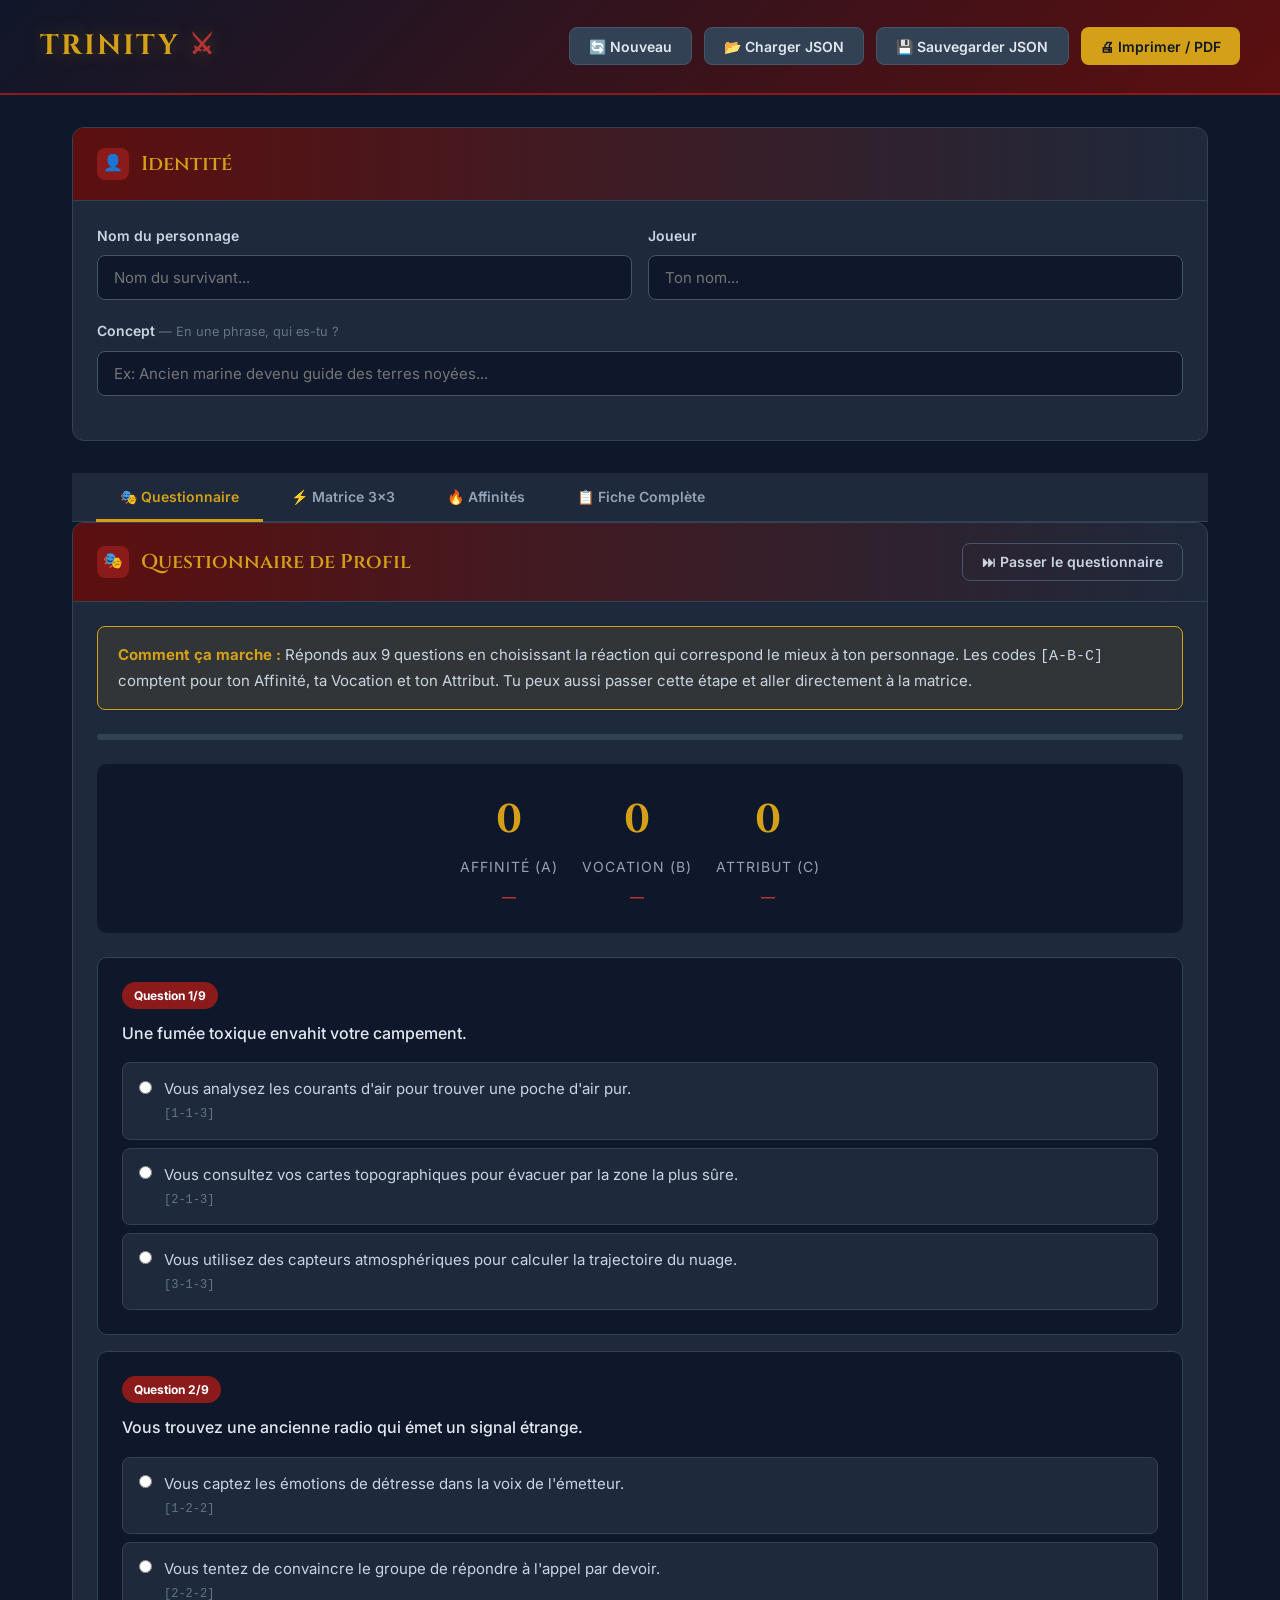
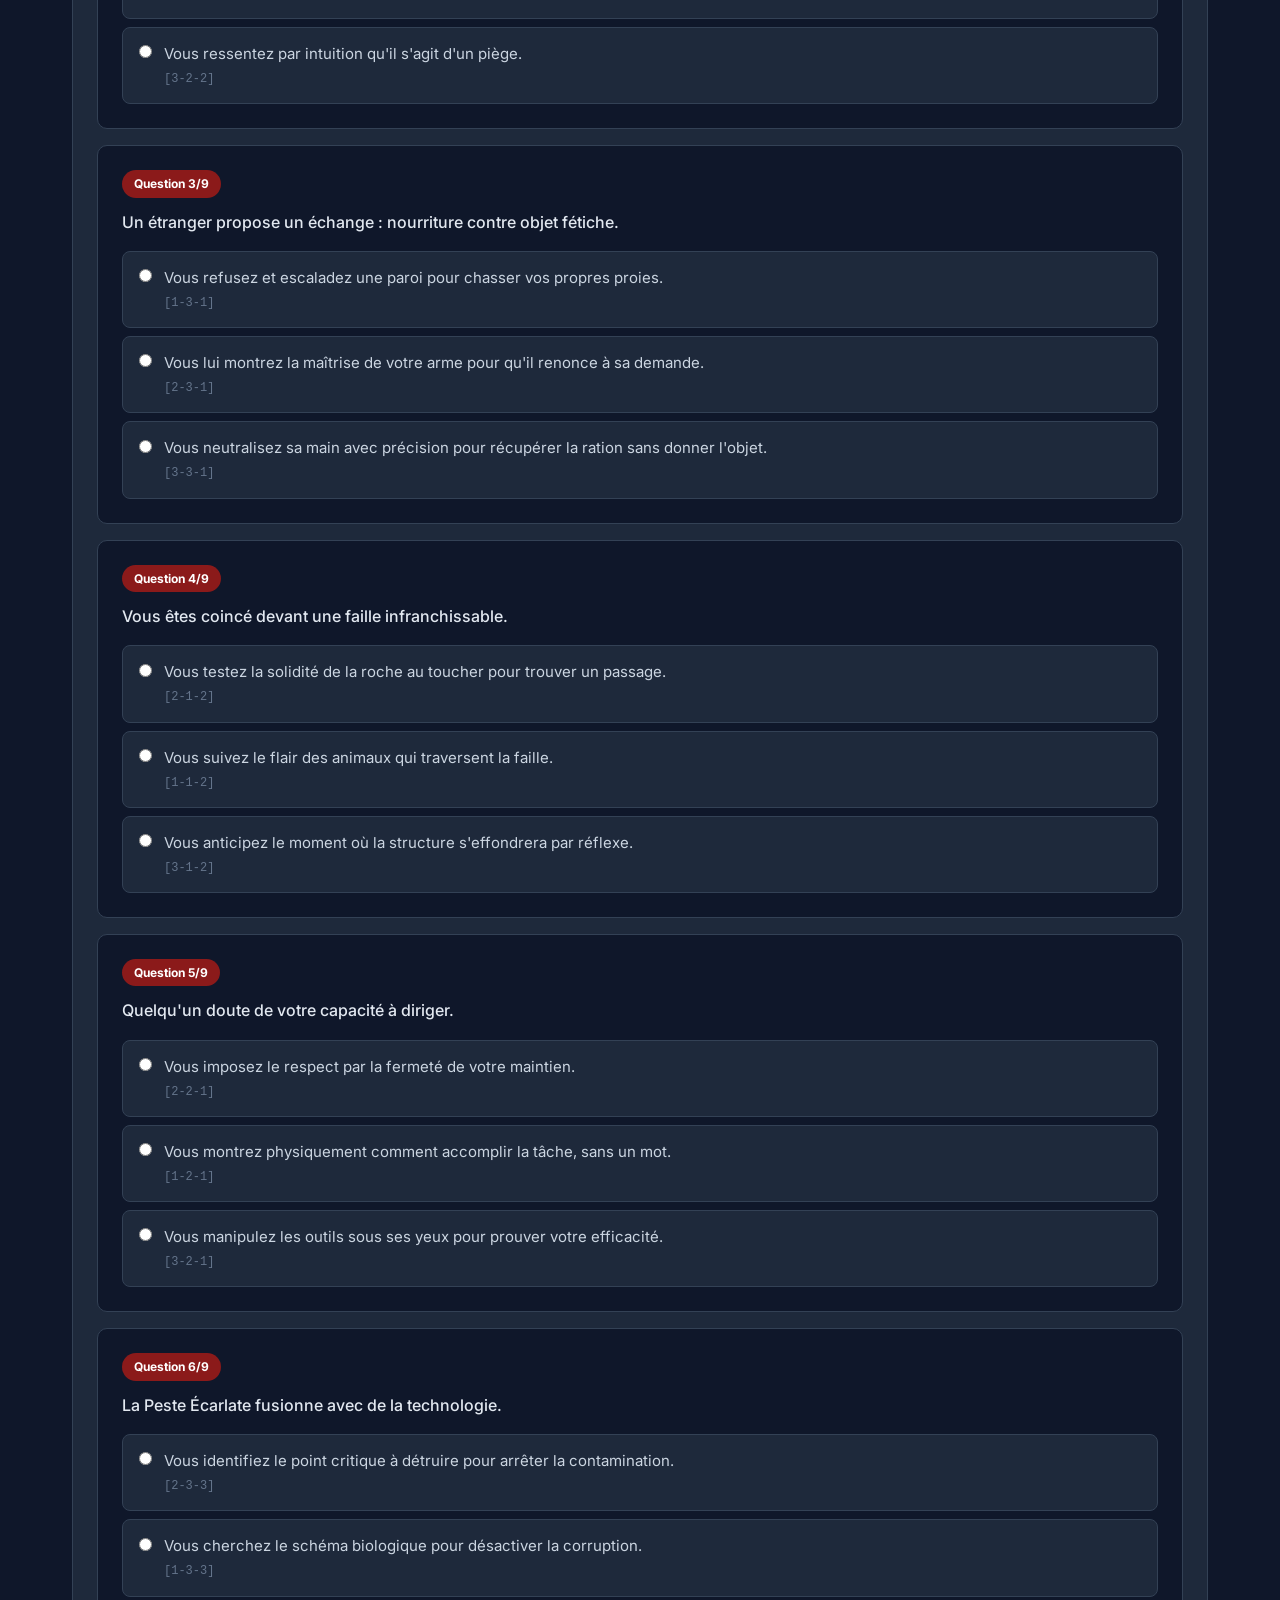
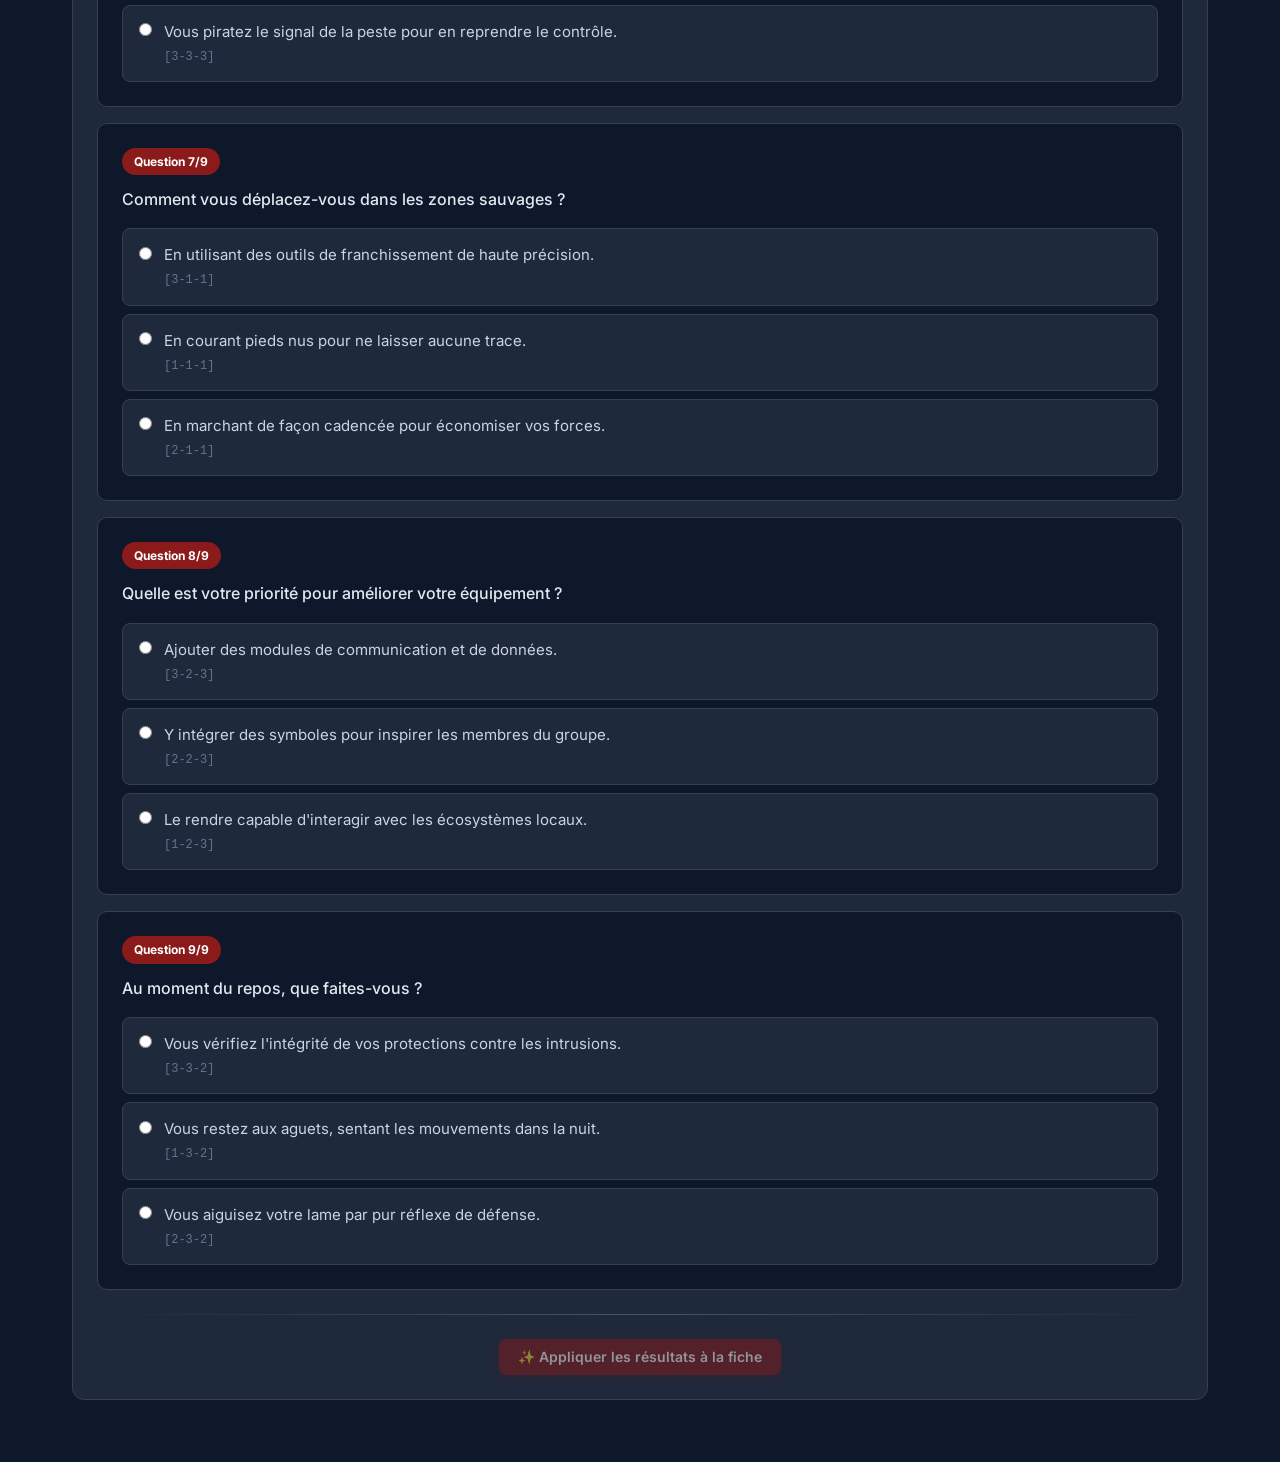
==== docs/outils/index.html @ 9a961fdd "Déplace l'outil feuille de perso dans docs/ pour MkDocs" ====
<!DOCTYPE html>
<html lang="fr">
<head>
    <meta charset="UTF-8">
    <meta name="viewport" content="width=device-width, initial-scale=1.0">
    <title>Trinity — Feuille de Personnage</title>
    <link href="https://fonts.googleapis.com/css2?family=Cinzel:wght@400;600;700&family=Inter:wght@300;400;500;600;700&display=swap" rel="stylesheet">
    <style>
        :root {
            --crimson: #8B1A1A;
            --crimson-light: #B83333;
            --crimson-dark: #5C0F0F;
            --amber: #D4A017;
            --amber-light: #E8C547;
            --slate-900: #0F172A;
            --slate-800: #1E293B;
            --slate-700: #334155;
            --slate-600: #475569;
            --slate-500: #64748B;
            --slate-400: #94A3B8;
            --slate-300: #CBD5E1;
            --slate-200: #E2E8F0;
            --slate-100: #F1F5F9;
            --slate-50: #F8FAFC;
            --white: #FFFFFF;
            --shadow-sm: 0 1px 2px rgba(0,0,0,0.05);
            --shadow: 0 4px 6px -1px rgba(0,0,0,0.1), 0 2px 4px -2px rgba(0,0,0,0.1);
            --shadow-lg: 0 10px 15px -3px rgba(0,0,0,0.1), 0 4px 6px -4px rgba(0,0,0,0.1);
            --shadow-crimson: 0 4px 14px rgba(139,26,26,0.3);
        }

        * { margin: 0; padding: 0; box-sizing: border-box; }

        body {
            font-family: 'Inter', sans-serif;
            background: var(--slate-900);
            color: var(--slate-200);
            min-height: 100vh;
            line-height: 1.6;
        }

        .app-header {
            background: linear-gradient(135deg, var(--slate-900) 0%, var(--crimson-dark) 100%);
            border-bottom: 2px solid var(--crimson);
            padding: 1.5rem 2rem;
            position: sticky;
            top: 0;
            z-index: 100;
            backdrop-filter: blur(10px);
        }

        .header-content {
            max-width: 1200px;
            margin: 0 auto;
            display: flex;
            justify-content: space-between;
            align-items: center;
            flex-wrap: wrap;
            gap: 1rem;
        }

        .logo {
            font-family: 'Cinzel', serif;
            font-size: 1.75rem;
            font-weight: 700;
            color: var(--amber);
            text-shadow: 0 0 20px rgba(212,160,23,0.3);
            letter-spacing: 2px;
        }

        .logo span { color: var(--crimson-light); }

        .header-actions {
            display: flex;
            gap: 0.75rem;
            flex-wrap: wrap;
        }

        .btn {
            padding: 0.6rem 1.2rem;
            border: none;
            border-radius: 8px;
            font-family: 'Inter', sans-serif;
            font-size: 0.875rem;
            font-weight: 600;
            cursor: pointer;
            transition: all 0.2s ease;
            display: inline-flex;
            align-items: center;
            gap: 0.5rem;
        }

        .btn-primary {
            background: var(--crimson);
            color: var(--white);
            box-shadow: var(--shadow-crimson);
        }

        .btn-primary:hover {
            background: var(--crimson-light);
            transform: translateY(-1px);
            box-shadow: 0 6px 20px rgba(139,26,26,0.4);
        }

        .btn-secondary {
            background: var(--slate-700);
            color: var(--slate-200);
            border: 1px solid var(--slate-600);
        }

        .btn-secondary:hover {
            background: var(--slate-600);
            border-color: var(--slate-500);
        }

        .btn-amber {
            background: var(--amber);
            color: var(--slate-900);
        }

        .btn-amber:hover {
            background: var(--amber-light);
        }

        .btn-outline {
            background: transparent;
            color: var(--slate-300);
            border: 1px solid var(--slate-600);
        }

        .btn-outline:hover {
            border-color: var(--crimson-light);
            color: var(--crimson-light);
        }

        .btn:disabled {
            opacity: 0.5;
            cursor: not-allowed;
            transform: none !important;
        }

        .app-container {
            max-width: 1200px;
            margin: 0 auto;
            padding: 2rem;
        }

        .section {
            background: var(--slate-800);
            border-radius: 12px;
            border: 1px solid var(--slate-700);
            margin-bottom: 2rem;
            overflow: hidden;
        }

        .section-header {
            background: linear-gradient(90deg, var(--crimson-dark) 0%, transparent 100%);
            padding: 1.25rem 1.5rem;
            border-bottom: 1px solid var(--slate-700);
            display: flex;
            justify-content: space-between;
            align-items: center;
            flex-wrap: wrap;
            gap: 1rem;
        }

        .section-title {
            font-family: 'Cinzel', serif;
            font-size: 1.25rem;
            font-weight: 600;
            color: var(--amber);
            display: flex;
            align-items: center;
            gap: 0.75rem;
        }

        .section-title .icon {
            width: 32px;
            height: 32px;
            background: var(--crimson);
            border-radius: 8px;
            display: flex;
            align-items: center;
            justify-content: center;
            font-size: 1rem;
        }

        .section-body {
            padding: 1.5rem;
        }

        .tabs {
            display: flex;
            gap: 0.25rem;
            padding: 0 1.5rem;
            border-bottom: 1px solid var(--slate-700);
            background: var(--slate-800);
        }

        .tab {
            padding: 0.875rem 1.5rem;
            background: none;
            border: none;
            border-bottom: 3px solid transparent;
            color: var(--slate-400);
            font-family: 'Inter', sans-serif;
            font-size: 0.875rem;
            font-weight: 600;
            cursor: pointer;
            transition: all 0.2s;
            position: relative;
            top: 1px;
        }

        .tab:hover { color: var(--slate-200); }

        .tab.active {
            color: var(--amber);
            border-bottom-color: var(--amber);
        }

        .tab-content { display: none; }
        .tab-content.active { display: block; }

        .form-group {
            margin-bottom: 1.25rem;
        }

        .form-label {
            display: block;
            font-size: 0.875rem;
            font-weight: 600;
            color: var(--slate-300);
            margin-bottom: 0.5rem;
        }

        .form-label .hint {
            font-weight: 400;
            color: var(--slate-500);
            font-size: 0.8rem;
        }

        .form-input,
        .form-textarea,
        .form-select {
            width: 100%;
            padding: 0.75rem 1rem;
            background: var(--slate-900);
            border: 1px solid var(--slate-600);
            border-radius: 8px;
            color: var(--slate-200);
            font-family: 'Inter', sans-serif;
            font-size: 0.9375rem;
            transition: all 0.2s;
        }

        .form-input:focus,
        .form-textarea:focus,
        .form-select:focus {
            outline: none;
            border-color: var(--crimson-light);
            box-shadow: 0 0 0 3px rgba(139,26,26,0.15);
        }

        .form-textarea {
            min-height: 100px;
            resize: vertical;
        }

        .form-row {
            display: grid;
            grid-template-columns: repeat(auto-fit, minmax(250px, 1fr));
            gap: 1rem;
        }

        .dice-selector {
            display: flex;
            gap: 0.75rem;
            flex-wrap: wrap;
        }

        .dice-option {
            position: relative;
        }

        .dice-option input {
            position: absolute;
            opacity: 0;
        }

        .dice-option label {
            display: flex;
            flex-direction: column;
            align-items: center;
            gap: 0.5rem;
            padding: 1rem 1.5rem;
            background: var(--slate-900);
            border: 2px solid var(--slate-600);
            border-radius: 10px;
            cursor: pointer;
            transition: all 0.2s;
            min-width: 80px;
        }

        .dice-option label:hover {
            border-color: var(--slate-500);
        }

        .dice-option input:checked + label {
            border-color: var(--crimson);
            background: rgba(139,26,26,0.1);
            box-shadow: var(--shadow-crimson);
        }

        .dice-icon {
            font-size: 1.5rem;
            font-weight: 700;
        }

        .dice-label {
            font-size: 0.75rem;
            color: var(--slate-400);
            text-transform: uppercase;
            letter-spacing: 1px;
        }

        .affinity-grid {
            display: grid;
            grid-template-columns: repeat(auto-fit, minmax(280px, 1fr));
            gap: 1rem;
        }

        .affinity-card {
            background: var(--slate-900);
            border: 2px solid var(--slate-600);
            border-radius: 12px;
            padding: 1.5rem;
            cursor: pointer;
            transition: all 0.3s ease;
            position: relative;
            overflow: hidden;
        }

        .affinity-card::before {
            content: '';
            position: absolute;
            top: 0;
            left: 0;
            right: 0;
            height: 4px;
            background: var(--slate-600);
            transition: background 0.3s;
        }

        .affinity-card:hover {
            border-color: var(--slate-500);
            transform: translateY(-2px);
            box-shadow: var(--shadow-lg);
        }

        .affinity-card.selected {
            border-color: var(--crimson);
            background: rgba(139,26,26,0.08);
        }

        .affinity-card.selected::before {
            background: var(--crimson);
        }

        .affinity-card .card-title {
            font-family: 'Cinzel', serif;
            font-size: 1.1rem;
            font-weight: 600;
            color: var(--amber);
            margin-bottom: 0.5rem;
        }

        .affinity-card .card-subtitle {
            font-size: 0.875rem;
            color: var(--crimson-light);
            font-weight: 600;
            margin-bottom: 0.75rem;
            text-transform: uppercase;
            letter-spacing: 1px;
        }

        .affinity-card .card-desc {
            font-size: 0.875rem;
            color: var(--slate-400);
            line-height: 1.6;
        }

        .affinity-card .check-indicator {
            position: absolute;
            top: 1rem;
            right: 1rem;
            width: 24px;
            height: 24px;
            border: 2px solid var(--slate-600);
            border-radius: 50%;
            display: flex;
            align-items: center;
            justify-content: center;
            font-size: 0.875rem;
            color: transparent;
            transition: all 0.2s;
        }

        .affinity-card.selected .check-indicator {
            background: var(--crimson);
            border-color: var(--crimson);
            color: var(--white);
        }

        .question-card {
            background: var(--slate-900);
            border: 1px solid var(--slate-700);
            border-radius: 10px;
            padding: 1.5rem;
            margin-bottom: 1rem;
            transition: all 0.3s;
        }

        .question-card.answered {
            border-color: var(--crimson);
            background: rgba(139,26,26,0.05);
        }

        .question-number {
            display: inline-block;
            background: var(--crimson);
            color: var(--white);
            font-size: 0.75rem;
            font-weight: 700;
            padding: 0.25rem 0.75rem;
            border-radius: 20px;
            margin-bottom: 0.75rem;
        }

        .question-text {
            font-size: 1rem;
            font-weight: 500;
            color: var(--slate-200);
            margin-bottom: 1rem;
        }

        .answers {
            display: flex;
            flex-direction: column;
            gap: 0.5rem;
        }

        .answer-option {
            display: flex;
            align-items: flex-start;
            gap: 0.75rem;
            padding: 0.875rem 1rem;
            background: var(--slate-800);
            border: 1px solid var(--slate-700);
            border-radius: 8px;
            cursor: pointer;
            transition: all 0.2s;
        }

        .answer-option:hover {
            border-color: var(--slate-500);
            background: var(--slate-700);
        }

        .answer-option.selected {
            border-color: var(--crimson);
            background: rgba(139,26,26,0.1);
        }

        .answer-option input {
            margin-top: 0.2rem;
            accent-color: var(--crimson);
        }

        .answer-text {
            font-size: 0.9375rem;
            color: var(--slate-300);
        }

        .answer-code {
            font-size: 0.75rem;
            color: var(--slate-500);
            font-family: monospace;
            margin-top: 0.25rem;
        }

        .score-bar {
            display: flex;
            gap: 1.5rem;
            justify-content: center;
            padding: 1.5rem;
            background: var(--slate-900);
            border-radius: 10px;
            margin: 1.5rem 0;
        }

        .score-item {
            text-align: center;
        }

        .score-value {
            font-family: 'Cinzel', serif;
            font-size: 2.5rem;
            font-weight: 700;
            color: var(--amber);
        }

        .score-label {
            font-size: 0.875rem;
            color: var(--slate-400);
            text-transform: uppercase;
            letter-spacing: 1px;
            margin-top: 0.25rem;
        }

        .score-result {
            margin-top: 0.5rem;
            font-size: 0.875rem;
            font-weight: 600;
            color: var(--crimson-light);
        }

        .matrix-container {
            overflow-x: auto;
        }

        .matrix-table {
            width: 100%;
            border-collapse: separate;
            border-spacing: 0.5rem;
        }

        .matrix-header {
            text-align: center;
            padding: 0.75rem;
            font-size: 0.875rem;
            font-weight: 600;
            color: var(--slate-400);
            text-transform: uppercase;
            letter-spacing: 1px;
        }

        .matrix-row-header {
            padding: 0.75rem 1rem;
            font-size: 0.875rem;
            font-weight: 600;
            color: var(--amber);
            text-transform: uppercase;
            letter-spacing: 1px;
            text-align: right;
        }

        .matrix-cell {
            background: var(--slate-900);
            border: 2px solid var(--slate-700);
            border-radius: 10px;
            padding: 1rem;
            text-align: center;
            cursor: pointer;
            transition: all 0.2s;
            min-width: 120px;
        }

        .matrix-cell:hover {
            border-color: var(--slate-500);
        }

        .matrix-cell.selected {
            border-color: var(--crimson);
            background: rgba(139,26,26,0.1);
            box-shadow: var(--shadow-crimson);
        }

        .matrix-cell .cell-name {
            font-weight: 600;
            color: var(--slate-200);
            font-size: 0.9375rem;
        }

        .matrix-cell .cell-level {
            font-size: 1.5rem;
            font-weight: 700;
            color: var(--amber);
            margin-top: 0.5rem;
        }

        .matrix-cell .cell-threshold {
            font-size: 0.75rem;
            color: var(--slate-500);
            margin-top: 0.25rem;
        }

        .skill-list {
            display: grid;
            gap: 0.75rem;
        }

        .skill-item {
            display: flex;
            align-items: center;
            gap: 1rem;
            padding: 0.875rem 1rem;
            background: var(--slate-900);
            border: 1px solid var(--slate-700);
            border-radius: 8px;
        }

        .skill-name {
            flex: 1;
            font-weight: 500;
            color: var(--slate-200);
        }

        .skill-vocation {
            font-size: 0.75rem;
            color: var(--slate-500);
            text-transform: uppercase;
            letter-spacing: 1px;
        }

        .skill-attribute {
            font-size: 0.75rem;
            color: var(--amber);
            text-transform: uppercase;
            letter-spacing: 1px;
        }

        .skill-level {
            display: flex;
            gap: 0.25rem;
        }

        .level-dot {
            width: 12px;
            height: 12px;
            border-radius: 50%;
            border: 2px solid var(--slate-600);
            background: transparent;
            cursor: pointer;
            transition: all 0.2s;
        }

        .level-dot.filled {
            background: var(--crimson);
            border-color: var(--crimson);
            box-shadow: 0 0 6px rgba(139,26,26,0.5);
        }

        .level-dot:hover {
            border-color: var(--crimson-light);
        }

        .spec-grid {
            display: grid;
            grid-template-columns: repeat(auto-fit, minmax(200px, 1fr));
            gap: 0.75rem;
        }

        .spec-item {
            display: flex;
            align-items: center;
            gap: 0.75rem;
            padding: 0.75rem 1rem;
            background: var(--slate-900);
            border: 1px solid var(--slate-700);
            border-radius: 8px;
            cursor: pointer;
            transition: all 0.2s;
        }

        .spec-item:hover {
            border-color: var(--slate-500);
        }

        .spec-item.selected {
            border-color: var(--amber);
            background: rgba(212,160,23,0.1);
        }

        .spec-checkbox {
            width: 20px;
            height: 20px;
            border: 2px solid var(--slate-600);
            border-radius: 4px;
            display: flex;
            align-items: center;
            justify-content: center;
            font-size: 0.75rem;
            color: transparent;
            transition: all 0.2s;
            flex-shrink: 0;
        }

        .spec-item.selected .spec-checkbox {
            background: var(--amber);
            border-color: var(--amber);
            color: var(--slate-900);
        }

        .spec-name {
            font-size: 0.875rem;
            color: var(--slate-300);
        }

        @media print {
            body {
                background: white !important;
                color: black !important;
            }

            .app-header,
            .tabs,
            .btn,
            .no-print {
                display: none !important;
            }

            .section {
                border: 1px solid #ccc;
                break-inside: avoid;
                page-break-inside: avoid;
            }

            .section-header {
                background: #f5f5f5 !important;
                color: black !important;
            }

            .section-title {
                color: #333 !important;
            }

            .matrix-cell,
            .skill-item,
            .spec-item,
            .question-card,
            .affinity-card {
                background: white !important;
                border-color: #ccc !important;
                color: black !important;
            }

            .form-input,
            .form-textarea,
            .form-select {
                background: white !important;
                border-color: #ccc !important;
                color: black !important;
            }
        }

        @media (max-width: 768px) {
            .app-container { padding: 1rem; }
            .header-content { flex-direction: column; align-items: flex-start; }
            .logo { font-size: 1.5rem; }
            .score-bar { flex-direction: column; gap: 1rem; }
            .form-row { grid-template-columns: 1fr; }
            .affinity-grid { grid-template-columns: 1fr; }
            .matrix-table { font-size: 0.875rem; }
            .matrix-cell { min-width: 80px; padding: 0.75rem; }
        }

        .hidden { display: none !important; }

        .toast-container {
            position: fixed;
            bottom: 2rem;
            right: 2rem;
            z-index: 1000;
            display: flex;
            flex-direction: column;
            gap: 0.5rem;
        }

        .toast {
            padding: 1rem 1.5rem;
            background: var(--slate-800);
            border: 1px solid var(--slate-600);
            border-radius: 10px;
            color: var(--slate-200);
            font-size: 0.875rem;
            box-shadow: var(--shadow-lg);
            animation: slideIn 0.3s ease;
            max-width: 400px;
        }

        .toast.success { border-color: #22c55e; }
        .toast.error { border-color: var(--crimson); }
        .toast.info { border-color: var(--amber); }

        @keyframes slideIn {
            from { transform: translateX(100%); opacity: 0; }
            to { transform: translateX(0); opacity: 1; }
        }

        @keyframes slideOut {
            from { transform: translateX(0); opacity: 1; }
            to { transform: translateX(100%); opacity: 0; }
        }

        .progress-container {
            width: 100%;
            height: 6px;
            background: var(--slate-700);
            border-radius: 3px;
            overflow: hidden;
            margin: 1rem 0;
        }

        .progress-bar {
            height: 100%;
            background: linear-gradient(90deg, var(--crimson) 0%, var(--amber) 100%);
            border-radius: 3px;
            transition: width 0.5s ease;
        }

        .badge {
            display: inline-flex;
            align-items: center;
            gap: 0.25rem;
            padding: 0.25rem 0.75rem;
            background: var(--slate-700);
            border-radius: 20px;
            font-size: 0.75rem;
            font-weight: 600;
            color: var(--slate-300);
        }

        .badge.crimson { background: var(--crimson); color: var(--white); }
        .badge.amber { background: var(--amber); color: var(--slate-900); }

        .info-box {
            background: rgba(212,160,23,0.1);
            border: 1px solid var(--amber);
            border-radius: 8px;
            padding: 1rem 1.25rem;
            margin-bottom: 1.5rem;
            font-size: 0.9375rem;
            color: var(--slate-300);
        }

        .info-box strong {
            color: var(--amber);
        }

        .divider {
            height: 1px;
            background: linear-gradient(90deg, transparent 0%, var(--slate-600) 50%, transparent 100%);
            margin: 1.5rem 0;
        }

        .summary-grid {
            display: grid;
            grid-template-columns: repeat(auto-fit, minmax(200px, 1fr));
            gap: 1rem;
        }

        .summary-card {
            background: var(--slate-900);
            border: 1px solid var(--slate-700);
            border-radius: 10px;
            padding: 1.25rem;
            text-align: center;
        }

        .summary-card .summary-icon {
            font-size: 2rem;
            margin-bottom: 0.5rem;
        }

        .summary-card .summary-value {
            font-family: 'Cinzel', serif;
            font-size: 1.5rem;
            font-weight: 700;
            color: var(--amber);
        }

        .summary-card .summary-label {
            font-size: 0.875rem;
            color: var(--slate-400);
            margin-top: 0.25rem;
        }
    </style>
<base target="_blank">
</head>
<body>
    <header class="app-header">
        <div class="header-content">
            <div class="logo">TRINITY <span>&#9876;</span></div>
            <div class="header-actions">
                <button class="btn btn-secondary" onclick="app.newCharacter()">&#128260; Nouveau</button>
                <button class="btn btn-secondary" onclick="app.loadJSON()">&#128194; Charger JSON</button>
                <button class="btn btn-secondary" onclick="app.saveJSON()">&#128190; Sauvegarder JSON</button>
                <button class="btn btn-amber" onclick="app.printSheet()">&#128424; Imprimer / PDF</button>
            </div>
        </div>
    </header>

    <div class="app-container">
        <!-- IDENTITÉ -->
        <div class="section">
            <div class="section-header">
                <div class="section-title">
                    <div class="icon">&#128100;</div>
                    Identité
                </div>
            </div>
            <div class="section-body">
                <div class="form-row">
                    <div class="form-group">
                        <label class="form-label">Nom du personnage</label>
                        <input type="text" class="form-input" id="char-name" placeholder="Nom du survivant...">
                    </div>
                    <div class="form-group">
                        <label class="form-label">Joueur</label>
                        <input type="text" class="form-input" id="player-name" placeholder="Ton nom...">
                    </div>
                </div>
                <div class="form-row">
                    <div class="form-group">
                        <label class="form-label">Concept <span class="hint">— En une phrase, qui es-tu ?</span></label>
                        <input type="text" class="form-input" id="char-concept" placeholder="Ex: Ancien marine devenu guide des terres noyées...">
                    </div>
                </div>
            </div>
        </div>

        <!-- TABS NAVIGATION -->
        <div class="tabs no-print">
            <button class="tab active" data-tab="questionnaire" onclick="app.switchTab('questionnaire')">&#127917; Questionnaire</button>
            <button class="tab" data-tab="matrix" onclick="app.switchTab('matrix')">&#9889; Matrice 3×3</button>
            <button class="tab" data-tab="affinities" onclick="app.switchTab('affinities')">&#128293; Affinités</button>
            <button class="tab" data-tab="sheet" onclick="app.switchTab('sheet')">&#128203; Fiche Complète</button>
        </div>

        <!-- QUESTIONNAIRE TAB -->
        <div id="tab-questionnaire" class="tab-content active">
            <div class="section">
                <div class="section-header">
                    <div class="section-title">
                        <div class="icon">&#127917;</div>
                        Questionnaire de Profil
                    </div>
                    <button class="btn btn-outline" onclick="app.skipQuestionnaire()">&#9197; Passer le questionnaire</button>
                </div>
                <div class="section-body">
                    <div class="info-box">
                        <strong>Comment ça marche :</strong> Réponds aux 9 questions en choisissant la réaction qui correspond le mieux à ton personnage. Les codes <code>[A-B-C]</code> comptent pour ton Affinité, ta Vocation et ton Attribut. Tu peux aussi passer cette étape et aller directement à la matrice.
                    </div>

                    <div class="progress-container">
                        <div class="progress-bar" id="quiz-progress" style="width: 0%"></div>
                    </div>

                    <div class="score-bar">
                        <div class="score-item">
                            <div class="score-value" id="score-a">0</div>
                            <div class="score-label">Affinité (A)</div>
                            <div class="score-result" id="result-a">—</div>
                        </div>
                        <div class="score-item">
                            <div class="score-value" id="score-b">0</div>
                            <div class="score-label">Vocation (B)</div>
                            <div class="score-result" id="result-b">—</div>
                        </div>
                        <div class="score-item">
                            <div class="score-value" id="score-c">0</div>
                            <div class="score-label">Attribut (C)</div>
                            <div class="score-result" id="result-c">—</div>
                        </div>
                    </div>

                    <div id="questions-container"></div>

                    <div class="divider"></div>

                    <div style="text-align: center;">
                        <button class="btn btn-primary" id="btn-apply-quiz" onclick="app.applyQuizResults()" disabled>
                            &#10024; Appliquer les résultats à la fiche
                        </button>
                    </div>
                </div>
            </div>
        </div>

        <!-- MATRIX TAB -->
        <div id="tab-matrix" class="tab-content">
            <div class="section">
                <div class="section-header">
                    <div class="section-title">
                        <div class="icon">&#9889;</div>
                        Matrice 3×3 — L'Inné & L'Acquis
                    </div>
                </div>
                <div class="section-body">
                    <div class="info-box">
                        <strong>Instructions :</strong> Attribue un dé <strong>Fort (d10)</strong>, <strong>Moyen (d8)</strong> et <strong>Faible (d6)</strong> à tes 3 Attributs, puis à tes 3 Vocations. Les cases croisées donnent le niveau de chaque compétence.
                    </div>

                    <h3 style="font-family: Cinzel; color: var(--amber); margin-bottom: 1rem;">&#127922; Attributs (L'Inné)</h3>
                    <div class="form-row" style="margin-bottom: 2rem;">
                        <div class="form-group">
                            <label class="form-label">Habileté <span class="hint">— Corps, précision, mouvement</span></label>
                            <div class="dice-selector" id="attr-habileté"></div>
                        </div>
                        <div class="form-group">
                            <label class="form-label">Instinct <span class="hint">— Survie, réflexes, lien au vivant</span></label>
                            <div class="dice-selector" id="attr-instinct"></div>
                        </div>
                        <div class="form-group">
                            <label class="form-label">Intellect <span class="hint">— Analyse, technique, réflexion</span></label>
                            <div class="dice-selector" id="attr-intellect"></div>
                        </div>
                    </div>

                    <h3 style="font-family: Cinzel; color: var(--amber); margin-bottom: 1rem;">&#127922; Vocations (L'Acquis)</h3>
                    <div class="form-row" style="margin-bottom: 2rem;">
                        <div class="form-group">
                            <label class="form-label">Exploration <span class="hint">— Maîtrise du milieu</span></label>
                            <div class="dice-selector" id="voc-exploration"></div>
                        </div>
                        <div class="form-group">
                            <label class="form-label">Interaction <span class="hint">— Rapports sociaux</span></label>
                            <div class="dice-selector" id="voc-interaction"></div>
                        </div>
                        <div class="form-group">
                            <label class="form-label">Action <span class="hint">— Intervention physique</span></label>
                            <div class="dice-selector" id="voc-action"></div>
                        </div>
                    </div>

                    <div class="divider"></div>

                    <h3 style="font-family: Cinzel; color: var(--amber); margin-bottom: 1rem;">&#128202; Matrice des Compétences</h3>
                    <div class="matrix-container">
                        <table class="matrix-table">
                            <thead>
                                <tr>
                                    <th></th>
                                    <th class="matrix-header">Habileté</th>
                                    <th class="matrix-header">Instinct</th>
                                    <th class="matrix-header">Intellect</th>
                                </tr>
                            </thead>
                            <tbody id="matrix-body"></tbody>
                        </table>
                    </div>
                </div>
            </div>
        </div>

        <!-- AFFINITIES TAB -->
        <div id="tab-affinities" class="tab-content">
            <div class="section">
                <div class="section-header">
                    <div class="section-title">
                        <div class="icon">&#128293;</div>
                        Affinité — Ta philosophie de survie
                    </div>
                </div>
                <div class="section-body">
                    <div class="info-box">
                        <strong>Choisis une voie :</strong> Ton affinité définit ta relation au monde et débloque des capacités uniques. Clique sur une carte pour la sélectionner.
                    </div>

                    <div class="affinity-grid" id="affinity-grid"></div>

                    <div class="divider"></div>

                    <h3 style="font-family: Cinzel; color: var(--amber); margin-bottom: 1rem;">&#11088; Spécialisations</h3>
                    <div class="spec-grid" id="spec-grid"></div>
                </div>
            </div>
        </div>

        <!-- FULL SHEET TAB -->
        <div id="tab-sheet" class="tab-content">
            <div class="section">
                <div class="section-header">
                    <div class="section-title">
                        <div class="icon">&#128203;</div>
                        Fiche de Personnage Complète
                    </div>
                </div>
                <div class="section-body">
                    <div class="summary-grid" style="margin-bottom: 1.5rem;">
                        <div class="summary-card">
                            <div class="summary-icon">&#127917;</div>
                            <div class="summary-value" id="summary-name">—</div>
                            <div class="summary-label">Personnage</div>
                        </div>
                        <div class="summary-card">
                            <div class="summary-icon">&#128293;</div>
                            <div class="summary-value" id="summary-affinity">—</div>
                            <div class="summary-label">Affinité</div>
                        </div>
                        <div class="summary-card">
                            <div class="summary-icon">&#9889;</div>
                            <div class="summary-value" id="summary-vocation">—</div>
                            <div class="summary-label">Vocation forte</div>
                        </div>
                        <div class="summary-card">
                            <div class="summary-icon">&#127922;</div>
                            <div class="summary-value" id="summary-attribute">—</div>
                            <div class="summary-label">Attribut fort</div>
                        </div>
                    </div>

                    <div class="divider"></div>

                    <h3 style="font-family: Cinzel; color: var(--amber); margin-bottom: 1rem;">&#127922; Attributs & Vocations</h3>
                    <div class="form-row" style="margin-bottom: 1.5rem;">
                        <div class="form-group">
                            <label class="form-label">Habileté</label>
                            <input type="text" class="form-input" id="sheet-attr-habileté" readonly>
                        </div>
                        <div class="form-group">
                            <label class="form-label">Instinct</label>
                            <input type="text" class="form-input" id="sheet-attr-instinct" readonly>
                        </div>
                        <div class="form-group">
                            <label class="form-label">Intellect</label>
                            <input type="text" class="form-input" id="sheet-attr-intellect" readonly>
                        </div>
                    </div>
                    <div class="form-row" style="margin-bottom: 1.5rem;">
                        <div class="form-group">
                            <label class="form-label">Exploration</label>
                            <input type="text" class="form-input" id="sheet-voc-exploration" readonly>
                        </div>
                        <div class="form-group">
                            <label class="form-label">Interaction</label>
                            <input type="text" class="form-input" id="sheet-voc-interaction" readonly>
                        </div>
                        <div class="form-group">
                            <label class="form-label">Action</label>
                            <input type="text" class="form-input" id="sheet-voc-action" readonly>
                        </div>
                    </div>

                    <div class="divider"></div>

                    <h3 style="font-family: Cinzel; color: var(--amber); margin-bottom: 1rem;">&#128202; Compétences</h3>
                    <div class="skill-list" id="sheet-skills"></div>

                    <div class="divider"></div>

                    <h3 style="font-family: Cinzel; color: var(--amber); margin-bottom: 1rem;">&#128221; Notes & Histoire</h3>
                    <div class="form-group">
                        <label class="form-label">Relique de l'Ancien Monde <span class="hint">— Quel objet gardes-tu ?</span></label>
                        <textarea class="form-textarea" id="sheet-relic" placeholder="Décris l'objet que tu transportes malgré tout..."></textarea>
                    </div>
                    <div class="form-group">
                        <label class="form-label">Histoire <span class="hint">— Qui étais-tu avant ? Qui es-tu devenu ?</span></label>
                        <textarea class="form-textarea" id="sheet-story" placeholder="Ton passé, tes motivations, tes peurs..."></textarea>
                    </div>
                    <div class="form-group">
                        <label class="form-label">Liens avec le groupe <span class="hint">— Comment les autres te voient-ils ?</span></label>
                        <textarea class="form-textarea" id="sheet-bonds" placeholder="Tes relations avec les autres survivants..."></textarea>
                    </div>
                </div>
            </div>
        </div>
    </div>

    <div class="toast-container" id="toast-container"></div>

<script>
        const DATA = {
            questions: [
                {
                    id: 1,
                    text: "Une fumée toxique envahit votre campement.",
                    answers: [
                        { text: "Vous analysez les courants d'air pour trouver une poche d'air pur.", code: [1, 1, 3] },
                        { text: "Vous consultez vos cartes topographiques pour évacuer par la zone la plus sûre.", code: [2, 1, 3] },
                        { text: "Vous utilisez des capteurs atmosphériques pour calculer la trajectoire du nuage.", code: [3, 1, 3] }
                    ]
                },
                {
                    id: 2,
                    text: "Vous trouvez une ancienne radio qui émet un signal étrange.",
                    answers: [
                        { text: "Vous captez les émotions de détresse dans la voix de l'émetteur.", code: [1, 2, 2] },
                        { text: "Vous tentez de convaincre le groupe de répondre à l'appel par devoir.", code: [2, 2, 2] },
                        { text: "Vous ressentez par intuition qu'il s'agit d'un piège.", code: [3, 2, 2] }
                    ]
                },
                {
                    id: 3,
                    text: "Un étranger propose un échange : nourriture contre objet fétiche.",
                    answers: [
                        { text: "Vous refusez et escaladez une paroi pour chasser vos propres proies.", code: [1, 3, 1] },
                        { text: "Vous lui montrez la maîtrise de votre arme pour qu'il renonce à sa demande.", code: [2, 3, 1] },
                        { text: "Vous neutralisez sa main avec précision pour récupérer la ration sans donner l'objet.", code: [3, 3, 1] }
                    ]
                },
                {
                    id: 4,
                    text: "Vous êtes coincé devant une faille infranchissable.",
                    answers: [
                        { text: "Vous testez la solidité de la roche au toucher pour trouver un passage.", code: [2, 1, 2] },
                        { text: "Vous suivez le flair des animaux qui traversent la faille.", code: [1, 1, 2] },
                        { text: "Vous anticipez le moment où la structure s'effondrera par réflexe.", code: [3, 1, 2] }
                    ]
                },
                {
                    id: 5,
                    text: "Quelqu'un doute de votre capacité à diriger.",
                    answers: [
                        { text: "Vous imposez le respect par la fermeté de votre maintien.", code: [2, 2, 1] },
                        { text: "Vous montrez physiquement comment accomplir la tâche, sans un mot.", code: [1, 2, 1] },
                        { text: "Vous manipulez les outils sous ses yeux pour prouver votre efficacité.", code: [3, 2, 1] }
                    ]
                },
                {
                    id: 6,
                    text: "La Peste Écarlate fusionne avec de la technologie.",
                    answers: [
                        { text: "Vous identifiez le point critique à détruire pour arrêter la contamination.", code: [2, 3, 3] },
                        { text: "Vous cherchez le schéma biologique pour désactiver la corruption.", code: [1, 3, 3] },
                        { text: "Vous piratez le signal de la peste pour en reprendre le contrôle.", code: [3, 3, 3] }
                    ]
                },
                {
                    id: 7,
                    text: "Comment vous déplacez-vous dans les zones sauvages ?",
                    answers: [
                        { text: "En utilisant des outils de franchissement de haute précision.", code: [3, 1, 1] },
                        { text: "En courant pieds nus pour ne laisser aucune trace.", code: [1, 1, 1] },
                        { text: "En marchant de façon cadencée pour économiser vos forces.", code: [2, 1, 1] }
                    ]
                },
                {
                    id: 8,
                    text: "Quelle est votre priorité pour améliorer votre équipement ?",
                    answers: [
                        { text: "Ajouter des modules de communication et de données.", code: [3, 2, 3] },
                        { text: "Y intégrer des symboles pour inspirer les membres du groupe.", code: [2, 2, 3] },
                        { text: "Le rendre capable d'interagir avec les écosystèmes locaux.", code: [1, 2, 3] }
                    ]
                },
                {
                    id: 9,
                    text: "Au moment du repos, que faites-vous ?",
                    answers: [
                        { text: "Vous vérifiez l'intégrité de vos protections contre les intrusions.", code: [3, 3, 2] },
                        { text: "Vous restez aux aguets, sentant les mouvements dans la nuit.", code: [1, 3, 2] },
                        { text: "Vous aiguisez votre lame par pur réflexe de défense.", code: [2, 3, 2] }
                    ]
                }
            ],

            affinities: {
                harmonie: {
                    id: 'harmonie',
                    name: 'Harmonie',
                    subtitle: 'La Symbiose',
                    desc: 'La conviction que l\'humanité doit fusionner avec l\'écosystème pour survivre. L\'Harmoniste ne combat pas le milieu, il devient le milieu par la mutation.',
                    attributePaths: {
                        habileté: 'Armure — Peau chitineuse et griffes',
                        instinct: 'Phéromones — Contrôle des humeurs',
                        intellect: 'Adaptation — Respiration aquatique/toxique'
                    }
                },
                purete: {
                    id: 'purete',
                    name: 'Pureté',
                    subtitle: 'L\'Héritage',
                    desc: 'La conviction que l\'humanité doit préserver son essence originelle et ses valeurs spirituelles. Le Puriste rejette l\'augmentation mécanique et la mutation biologique.',
                    attributePaths: {
                        habileté: 'Excellence — Attribut porté à d12',
                        instinct: 'Souveraineté — Immunisé aux poisons/phéromones',
                        intellect: 'Souveraineté — Immunisé aux interférences'
                    }
                },
                suprematie: {
                    id: 'suprematie',
                    name: 'Suprématie',
                    subtitle: 'L\'Optimisation',
                    desc: 'La conviction que la biologie est une limite et que la technologie est la seule voie de survie. Chaque Suprématiste est indissociable de son Drone-Monture.',
                    attributePaths: {
                        habileté: 'Prédateur — Drone terrestre rapide',
                        instinct: 'Caméléon — Drone furtif, invisibilité',
                        intellect: 'Aérien — Drone volant, vision panoramique'
                    }
                }
            },

            skills: [
                { name: 'Athlétisme', vocation: 'Exploration', attribute: 'Habileté', verbs: 'Grimper, Sauter, Franchir' },
                { name: 'Survie', vocation: 'Exploration', attribute: 'Instinct', verbs: 'Pister, Orienter, Chasser' },
                { name: 'Observation', vocation: 'Exploration', attribute: 'Intellect', verbs: 'Fouiller, Surveiller, Analyser' },
                { name: 'Présence', vocation: 'Interaction', attribute: 'Habileté', verbs: 'Imposer, Intimider, Maintenir' },
                { name: 'Persuasion', vocation: 'Interaction', attribute: 'Instinct', verbs: 'Convaincre, Négocier, Apaiser' },
                { name: 'Bluff', vocation: 'Interaction', attribute: 'Intellect', verbs: 'Tromper, Feindre, Manipuler' },
                { name: 'Combat', vocation: 'Action', attribute: 'Habileté', verbs: 'CàC, Distance, Lourde' },
                { name: 'Discrétion', vocation: 'Action', attribute: 'Instinct', verbs: 'Se cacher, Infiltrer, Silencer' },
                { name: 'Artisanat', vocation: 'Action', attribute: 'Intellect', verbs: 'Réparer, Crocheter, Fabriquer' }
            ],

            specializations: {
                harmonie: [
                    'Agilité prédatrice', 'Régénération', 'Sens vibratoires',
                    'Dominance alpha', 'Lien empathique', 'Mimétisme',
                    'Mutation létale', 'Camouflage chromatique', 'Bio-synthèse'
                ],
                purete: [
                    'Dignité du port', 'Héritage des anciens', 'Esprit analytique',
                    'Autorité naturelle', 'Le Serment', 'Dignité feinte',
                    'Maîtrise martiale', 'Anonymat volontaire', 'Relique'
                ],
                suprematie: [
                    'Traction motorisée', 'Capteurs biométriques', 'Relais optique',
                    'Intimidation mécanique', 'Logique factuelle', 'Projection holographique',
                    'Appui synchronisé', 'Brouillage électronique', 'Interface système'
                ]
            },

            diceValues: { d6: 6, d8: 8, d10: 10 }
        };

        const state = {
            name: '',
            player: '',
            concept: '',
            quizAnswers: {},
            attributes: { habileté: null, instinct: null, intellect: null },
            vocations: { exploration: null, interaction: null, action: null },
            affinity: null,
            specializations: [],
            notes: { relic: '', story: '', bonds: '' }
        };

        const app = {
            init() {
                this.renderQuestions();
                this.renderDiceSelectors();
                this.renderMatrix();
                this.renderAffinities();
                this.renderSpecs();
                this.loadFromStorage();
                this.updateSheet();
            },

            switchTab(tabId) {
                document.querySelectorAll('.tab').forEach(t => t.classList.remove('active'));
                document.querySelectorAll('.tab-content').forEach(c => c.classList.remove('active'));
                document.querySelector(`[data-tab="${tabId}"]`).classList.add('active');
                document.getElementById(`tab-${tabId}`).classList.add('active');
                if (tabId === 'sheet') this.updateSheet();
            },

            renderQuestions() {
                const container = document.getElementById('questions-container');
                container.innerHTML = DATA.questions.map(q => `
                    <div class="question-card" id="question-${q.id}">
                        <div class="question-number">Question ${q.id}/9</div>
                        <div class="question-text">${q.text}</div>
                        <div class="answers">
                            ${q.answers.map((a, i) => `
                                <label class="answer-option" onclick="app.selectAnswer(${q.id}, ${i}, [${a.code.join(',')}])">
                                    <input type="radio" name="q${q.id}" value="${i}">
                                    <div>
                                        <div class="answer-text">${a.text}</div>
                                        <div class="answer-code">[${a.code.join('-')}]</div>
                                    </div>
                                </label>
                            `).join('')}
                        </div>
                    </div>
                `).join('');
            },

            selectAnswer(qId, aIdx, code) {
                state.quizAnswers[qId] = { idx: aIdx, code };
                document.querySelectorAll(`#question-${qId} .answer-option`).forEach((el, i) => {
                    el.classList.toggle('selected', i === aIdx);
                });
                document.getElementById(`question-${qId}`).classList.add('answered');
                this.updateQuizScores();
            },

            updateQuizScores() {
                let a = 0, b = 0, c = 0;
                Object.values(state.quizAnswers).forEach(ans => {
                    a += ans.code[0];
                    b += ans.code[1];
                    c += ans.code[2];
                });

                document.getElementById('score-a').textContent = a;
                document.getElementById('score-b').textContent = b;
                document.getElementById('score-c').textContent = c;

                const total = Object.keys(state.quizAnswers).length;
                document.getElementById('quiz-progress').style.width = `${(total / 9) * 100}%`;

                if (total === 9) {
                    const aff = a <= 15 ? 'Harmonie' : a <= 21 ? 'Puriste' : 'Suprématie';
                    const voc = b <= 15 ? 'Exploration' : b <= 21 ? 'Interaction' : 'Action';
                    const attr = c <= 15 ? 'Habileté' : c <= 21 ? 'Instinct' : 'Intellect';

                    document.getElementById('result-a').textContent = aff;
                    document.getElementById('result-b').textContent = voc;
                    document.getElementById('result-c').textContent = attr;
                    document.getElementById('btn-apply-quiz').disabled = false;
                }
            },

            skipQuestionnaire() {
                this.switchTab('matrix');
                this.showToast('Questionnaire passé. Configure manuellement ta fiche.', 'info');
            },

            applyQuizResults() {
                const a = parseInt(document.getElementById('score-a').textContent);
                const b = parseInt(document.getElementById('score-b').textContent);
                const c = parseInt(document.getElementById('score-c').textContent);

                const affMap = { 'Harmonie': 'harmonie', 'Puriste': 'purete', 'Suprématie': 'suprematie' };
                const vocMap = { 'Exploration': 'exploration', 'Interaction': 'interaction', 'Action': 'action' };
                const attrMap = { 'Habileté': 'habileté', 'Instinct': 'instinct', 'Intellect': 'intellect' };

                const affName = a <= 15 ? 'Harmonie' : a <= 21 ? 'Puriste' : 'Suprématie';
                const vocName = b <= 15 ? 'Exploration' : b <= 21 ? 'Interaction' : 'Action';
                const attrName = c <= 15 ? 'Habileté' : c <= 21 ? 'Instinct' : 'Intellect';

                this.selectAffinity(affMap[affName]);

                const attrs = ['habileté', 'instinct', 'intellect'];
                const attrScores = { habileté: 0, instinct: 0, intellect: 0 };
                Object.values(state.quizAnswers).forEach(ans => {
                    attrScores.habileté += (ans.code[2] === 1) ? 1 : 0;
                    attrScores.instinct += (ans.code[2] === 2) ? 1 : 0;
                    attrScores.intellect += (ans.code[2] === 3) ? 1 : 0;
                });

                const sortedAttrs = attrs.sort((x, y) => attrScores[y] - attrScores[x]);
                state.attributes[sortedAttrs[0]] = 'd10';
                state.attributes[sortedAttrs[1]] = 'd8';
                state.attributes[sortedAttrs[2]] = 'd6';

                const vocScores = { exploration: 0, interaction: 0, action: 0 };
                Object.values(state.quizAnswers).forEach(ans => {
                    vocScores.exploration += (ans.code[1] === 1) ? 1 : 0;
                    vocScores.interaction += (ans.code[1] === 2) ? 1 : 0;
                    vocScores.action += (ans.code[1] === 3) ? 1 : 0;
                });
                const sortedVocs = ['exploration', 'interaction', 'action'].sort((x, y) => vocScores[y] - vocScores[x]);
                state.vocations[sortedVocs[0]] = 'd10';
                state.vocations[sortedVocs[1]] = 'd8';
                state.vocations[sortedVocs[2]] = 'd6';

                this.updateDiceUI();
                this.updateMatrix();
                this.switchTab('matrix');
                this.showToast(`Résultats appliqués : ${affName} / ${vocName} / ${attrName}`, 'success');
            },

            renderDiceSelectors() {
                const dice = ['d6', 'd8', 'd10'];
                const groups = [
                    { id: 'attr-habileté', type: 'attribute', key: 'habileté' },
                    { id: 'attr-instinct', type: 'attribute', key: 'instinct' },
                    { id: 'attr-intellect', type: 'attribute', key: 'intellect' },
                    { id: 'voc-exploration', type: 'vocation', key: 'exploration' },
                    { id: 'voc-interaction', type: 'vocation', key: 'interaction' },
                    { id: 'voc-action', type: 'vocation', key: 'action' }
                ];

                groups.forEach(g => {
                    const container = document.getElementById(g.id);
                    container.innerHTML = dice.map(d => `
                        <div class="dice-option">
                            <input type="radio" name="${g.id}" id="${g.id}-${d}" value="${d}"
                                onchange="app.setDice('${g.type}', '${g.key}', '${d}')">
                            <label for="${g.id}-${d}">
                                <span class="dice-icon">${d.toUpperCase()}</span>
                                <span class="dice-label">${d === 'd10' ? 'Fort' : d === 'd8' ? 'Moyen' : 'Faible'}</span>
                            </label>
                        </div>
                    `).join('');
                });
            },

            setDice(type, key, value) {
                const target = type === 'attribute' ? state.attributes : state.vocations;
                const used = Object.entries(target).filter(([k, v]) => k !== key && v === value);
                if (used.length > 0) {
                    target[used[0][0]] = target[key];
                }
                target[key] = value;
                this.updateDiceUI();
                this.updateMatrix();
                this.saveToStorage();
            },

            updateDiceUI() {
                const updateGroup = (prefix, data) => {
                    Object.entries(data).forEach(([key, value]) => {
                        if (value) {
                            const radio = document.getElementById(`${prefix}-${key}-${value}`);
                            if (radio) radio.checked = true;
                        }
                    });
                };
                updateGroup('attr', state.attributes);
                updateGroup('voc', state.vocations);
            },

            renderMatrix() {
                const tbody = document.getElementById('matrix-body');
                const vocations = ['Exploration', 'Interaction', 'Action'];
                const attributes = ['Habileté', 'Instinct', 'Intellect'];

                tbody.innerHTML = vocations.map(voc => `
                    <tr>
                        <td class="matrix-row-header">${voc}</td>
                        ${attributes.map(attr => {
                            const skill = DATA.skills.find(s => s.vocation === voc && s.attribute === attr);
                            const cellId = 'cell-' + skill.name.toLowerCase().normalize('NFD').replace(/[\u0300-\u036f]/g, '').replace(/\s+/g, '-');
                            return `
                                <td class="matrix-cell" id="${cellId}"
                                    onclick="app.editSkillLevel('${skill.name}')">
                                    <div class="cell-name">${skill.name}</div>
                                    <div class="cell-level" id="level-${skill.name}">0</div>
                                    <div class="cell-threshold">Seuil: 9+</div>
                                </td>
                            `;
                        }).join('')}
                    </tr>
                `).join('');
            },

            updateMatrix() {
                DATA.skills.forEach(skill => {
                    const attrKey = skill.attribute.toLowerCase().normalize('NFD').replace(/[\u0300-\u036f]/g, '');
                    const vocKey = skill.vocation.toLowerCase().normalize('NFD').replace(/[\u0300-\u036f]/g, '');
                    const attrDice = state.attributes[attrKey];
                    const vocDice = state.vocations[vocKey];

                    let level = 0;
                    if (attrDice && vocDice) {
                        const attrVal = DATA.diceValues[attrDice];
                        const vocVal = DATA.diceValues[vocDice];
                        const sum = attrVal + vocVal;
                        if (sum >= 20) level = 3;
                        else if (sum >= 16) level = 2;
                        else if (sum >= 12) level = 1;
                    }

                    const cell = document.getElementById(`level-${skill.name}`);
                    if (cell) {
                        cell.textContent = level;
                        const threshold = level === 0 ? '9+' : level === 1 ? '8+' : level === 2 ? '7+' : '6+';
                        cell.nextElementSibling.textContent = `Seuil: ${threshold}`;
                        cell.parentElement.classList.toggle('selected', level === 3);
                    }
                });
            },

            editSkillLevel(skillName) {
                this.showToast('Les niveaux sont calculés automatiquement depuis les dés. Modifie les Attributs et Vocations.', 'info');
            },

            renderAffinities() {
                const grid = document.getElementById('affinity-grid');
                grid.innerHTML = Object.values(DATA.affinities).map(aff => `
                    <div class="affinity-card" id="affinity-${aff.id}" onclick="app.selectAffinity('${aff.id}')">
                        <div class="check-indicator">&#10003;</div>
                        <div class="card-title">${aff.name}</div>
                        <div class="card-subtitle">${aff.subtitle}</div>
                        <div class="card-desc">${aff.desc}</div>
                    </div>
                `).join('');
            },

            selectAffinity(affId) {
                state.affinity = affId;
                document.querySelectorAll('.affinity-card').forEach(c => c.classList.remove('selected'));
                document.getElementById(`affinity-${affId}`).classList.add('selected');
                this.renderSpecs();
                this.saveToStorage();
            },

            renderSpecs() {
                const grid = document.getElementById('spec-grid');
                if (!state.affinity) {
                    grid.innerHTML = '<p style="color: var(--slate-500); text-align: center;">Sélectionne d\'abord une Affinité pour voir les spécialisations disponibles.</p>';
                    return;
                }

                const specs = DATA.specializations[state.affinity] || [];
                grid.innerHTML = specs.map(spec => `
                    <div class="spec-item ${state.specializations.includes(spec) ? 'selected' : ''}"
                         onclick="app.toggleSpec('${spec}')">
                        <div class="spec-checkbox">&#10003;</div>
                        <div class="spec-name">${spec}</div>
                    </div>
                `).join('');
            },

            toggleSpec(spec) {
                if (state.specializations.includes(spec)) {
                    state.specializations = state.specializations.filter(s => s !== spec);
                } else {
                    if (state.specializations.length < 3) {
                        state.specializations.push(spec);
                    } else {
                        this.showToast('Maximum 3 spécialisations', 'error');
                        return;
                    }
                }
                this.renderSpecs();
                this.saveToStorage();
            },

            updateSheet() {
                state.name = document.getElementById('char-name').value;
                state.player = document.getElementById('player-name').value;
                state.concept = document.getElementById('char-concept').value;

                document.getElementById('summary-name').textContent = state.name || '—';
                document.getElementById('summary-affinity').textContent = state.affinity
                    ? DATA.affinities[state.affinity].name : '—';

                const vocStrong = Object.entries(state.vocations).sort((a, b) =>
                    DATA.diceValues[b[1] || 'd6'] - DATA.diceValues[a[1] || 'd6'])[0];
                document.getElementById('summary-vocation').textContent = vocStrong && vocStrong[1]
                    ? this.capitalize(vocStrong[0]) : '—';

                const attrStrong = Object.entries(state.attributes).sort((a, b) =>
                    DATA.diceValues[b[1] || 'd6'] - DATA.diceValues[a[1] || 'd6'])[0];
                document.getElementById('summary-attribute').textContent = attrStrong && attrStrong[1]
                    ? this.capitalize(attrStrong[0]) : '—';

                document.getElementById('sheet-attr-habileté').value = state.attributes.habileté || 'Non défini';
                document.getElementById('sheet-attr-instinct').value = state.attributes.instinct || 'Non défini';
                document.getElementById('sheet-attr-intellect').value = state.attributes.intellect || 'Non défini';
                document.getElementById('sheet-voc-exploration').value = state.vocations.exploration || 'Non défini';
                document.getElementById('sheet-voc-interaction').value = state.vocations.interaction || 'Non défini';
                document.getElementById('sheet-voc-action').value = state.vocations.action || 'Non défini';

                const skillsContainer = document.getElementById('sheet-skills');
                skillsContainer.innerHTML = DATA.skills.map(skill => {
                    const attrKey = skill.attribute.toLowerCase().normalize('NFD').replace(/[\u0300-\u036f]/g, '');
                    const vocKey = skill.vocation.toLowerCase().normalize('NFD').replace(/[\u0300-\u036f]/g, '');
                    const attrDice = state.attributes[attrKey];
                    const vocDice = state.vocations[vocKey];
                    let level = 0;
                    if (attrDice && vocDice) {
                        const sum = DATA.diceValues[attrDice] + DATA.diceValues[vocDice];
                        if (sum >= 20) level = 3;
                        else if (sum >= 16) level = 2;
                        else if (sum >= 12) level = 1;
                    }
                    const threshold = level === 0 ? '9+' : level === 1 ? '8+' : level === 2 ? '7+' : '6+';
                    return `
                        <div class="skill-item">
                            <div class="skill-name">
                                ${skill.name}
                                <div style="font-size: 0.75rem; color: var(--slate-500);">${skill.verbs}</div>
                            </div>
                            <span class="badge">${skill.vocation}</span>
                            <span class="badge amber">${skill.attribute}</span>
                            <div class="skill-level">
                                ${[0, 1, 2, 3].map(i => `
                                    <div class="level-dot ${i < level ? 'filled' : ''}"></div>
                                `).join('')}
                            </div>
                            <span class="badge crimson">${threshold}</span>
                        </div>
                    `;
                }).join('');
            },

            saveToStorage() {
                const data = {
                    ...state,
                    name: document.getElementById('char-name').value,
                    player: document.getElementById('player-name').value,
                    concept: document.getElementById('char-concept').value,
                    notes: {
                        relic: document.getElementById('sheet-relic')?.value || '',
                        story: document.getElementById('sheet-story')?.value || '',
                        bonds: document.getElementById('sheet-bonds')?.value || ''
                    }
                };
                localStorage.setItem('trinity-character', JSON.stringify(data));
            },

            loadFromStorage() {
                try {
                    const saved = localStorage.getItem('trinity-character');
                    if (saved) {
                        const data = JSON.parse(saved);
                        Object.assign(state, data);

                        document.getElementById('char-name').value = data.name || '';
                        document.getElementById('player-name').value = data.player || '';
                        document.getElementById('char-concept').value = data.concept || '';
                        if (data.notes) {
                            document.getElementById('sheet-relic').value = data.notes.relic || '';
                            document.getElementById('sheet-story').value = data.notes.story || '';
                            document.getElementById('sheet-bonds').value = data.notes.bonds || '';
                        }

                        this.updateDiceUI();
                        if (data.affinity) this.selectAffinity(data.affinity);
                        this.updateMatrix();
                    }
                } catch (e) {
                    console.error('Failed to load from storage', e);
                }
            },

            saveJSON() {
                this.saveToStorage();
                const data = localStorage.getItem('trinity-character');
                const blob = new Blob([data], { type: 'application/json' });
                const url = URL.createObjectURL(blob);
                const a = document.createElement('a');
                a.href = url;
                a.download = `trinity-${state.name || 'personnage'}.json`;
                a.click();
                URL.revokeObjectURL(url);
                this.showToast('Fiche sauvegardée !', 'success');
            },

            loadJSON() {
                const input = document.createElement('input');
                input.type = 'file';
                input.accept = '.json';
                input.onchange = (e) => {
                    const file = e.target.files[0];
                    if (!file) return;
                    const reader = new FileReader();
                    reader.onload = (ev) => {
                        try {
                            const data = JSON.parse(ev.target.result);
                            Object.assign(state, data);
                            localStorage.setItem('trinity-character', JSON.stringify(data));
                            this.loadFromStorage();
                            this.updateSheet();
                            this.showToast('Fiche chargée !', 'success');
                        } catch (err) {
                            this.showToast('Fichier invalide', 'error');
                        }
                    };
                    reader.readAsText(file);
                };
                input.click();
            },

            printSheet() {
                this.updateSheet();
                this.saveToStorage();
                window.print();
            },

            newCharacter() {
                if (!confirm('Créer un nouveau personnage ? La fiche actuelle sera effacée.')) return;

                Object.assign(state, {
                    name: '', player: '', concept: '',
                    quizAnswers: {},
                    attributes: { habileté: null, instinct: null, intellect: null },
                    vocations: { exploration: null, interaction: null, action: null },
                    affinity: null,
                    specializations: [],
                    notes: { relic: '', story: '', bonds: '' }
                });

                document.getElementById('char-name').value = '';
                document.getElementById('player-name').value = '';
                document.getElementById('char-concept').value = '';
                document.getElementById('sheet-relic').value = '';
                document.getElementById('sheet-story').value = '';
                document.getElementById('sheet-bonds').value = '';

                document.querySelectorAll('.answer-option').forEach(el => el.classList.remove('selected'));
                document.querySelectorAll('.question-card').forEach(el => el.classList.remove('answered'));
                document.querySelectorAll('input[type="radio"]').forEach(el => el.checked = false);
                document.querySelectorAll('.affinity-card').forEach(el => el.classList.remove('selected'));

                document.getElementById('score-a').textContent = '0';
                document.getElementById('score-b').textContent = '0';
                document.getElementById('score-c').textContent = '0';
                document.getElementById('result-a').textContent = '—';
                document.getElementById('result-b').textContent = '—';
                document.getElementById('result-c').textContent = '—';
                document.getElementById('quiz-progress').style.width = '0%';
                document.getElementById('btn-apply-quiz').disabled = true;

                this.renderSpecs();
                this.updateMatrix();
                this.updateSheet();
                localStorage.removeItem('trinity-character');
                this.showToast('Nouveau personnage créé', 'success');
            },

            capitalize(str) {
                return str.charAt(0).toUpperCase() + str.slice(1);
            },

            showToast(message, type = 'info') {
                const container = document.getElementById('toast-container');
                const toast = document.createElement('div');
                toast.className = `toast ${type}`;
                toast.textContent = message;
                container.appendChild(toast);
                setTimeout(() => {
                    toast.style.animation = 'slideOut 0.3s ease forwards';
                    setTimeout(() => toast.remove(), 300);
                }, 3000);
            }
        };

        document.addEventListener('input', (e) => {
            if (e.target.matches('.form-input, .form-textarea')) {
                app.saveToStorage();
            }
        });

        document.addEventListener('DOMContentLoaded', () => app.init());
    </script>
</body>
</html>
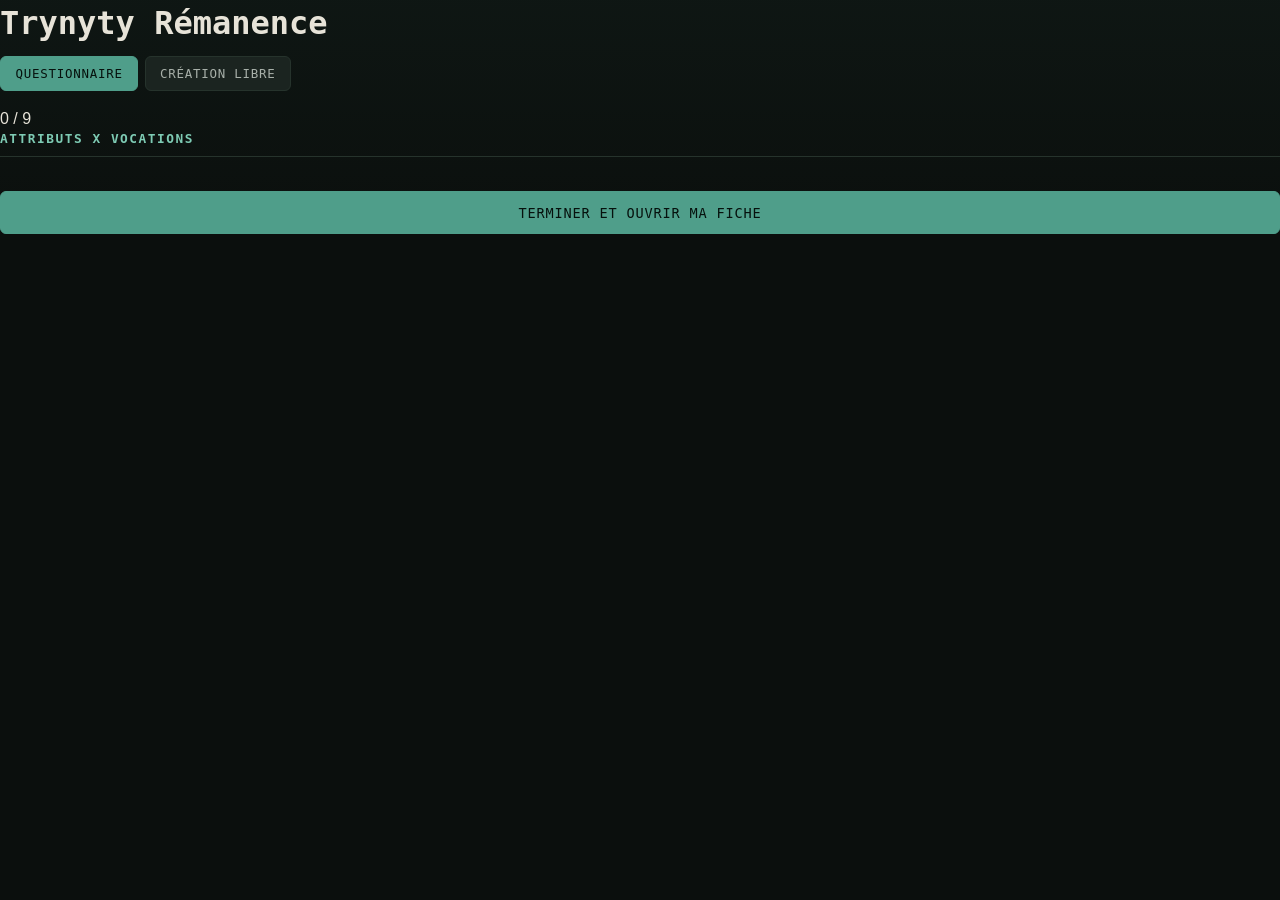
==== commit 400e7c20: "save: 2026-07-15_12:57" ====
--- a/docs/outils/index.html
+++ b/docs/outils/index.html
@@ -1,1834 +1,60 @@
-<!DOCTYPE html>
+<!doctype html>
 <html lang="fr">
 <head>
     <meta charset="UTF-8">
     <meta name="viewport" content="width=device-width, initial-scale=1.0">
-    <title>Trinity — Feuille de Personnage</title>
-    <link href="https://fonts.googleapis.com/css2?family=Cinzel:wght@400;600;700&family=Inter:wght@300;400;500;600;700&display=swap" rel="stylesheet">
-    <style>
-        :root {
-            --crimson: #8B1A1A;
-            --crimson-light: #B83333;
-            --crimson-dark: #5C0F0F;
-            --amber: #D4A017;
-            --amber-light: #E8C547;
-            --slate-900: #0F172A;
-            --slate-800: #1E293B;
-            --slate-700: #334155;
-            --slate-600: #475569;
-            --slate-500: #64748B;
-            --slate-400: #94A3B8;
-            --slate-300: #CBD5E1;
-            --slate-200: #E2E8F0;
-            --slate-100: #F1F5F9;
-            --slate-50: #F8FAFC;
-            --white: #FFFFFF;
-            --shadow-sm: 0 1px 2px rgba(0,0,0,0.05);
-            --shadow: 0 4px 6px -1px rgba(0,0,0,0.1), 0 2px 4px -2px rgba(0,0,0,0.1);
-            --shadow-lg: 0 10px 15px -3px rgba(0,0,0,0.1), 0 4px 6px -4px rgba(0,0,0,0.1);
-            --shadow-crimson: 0 4px 14px rgba(139,26,26,0.3);
-        }
-
-        * { margin: 0; padding: 0; box-sizing: border-box; }
-
-        body {
-            font-family: 'Inter', sans-serif;
-            background: var(--slate-900);
-            color: var(--slate-200);
-            min-height: 100vh;
-            line-height: 1.6;
-        }
-
-        .app-header {
-            background: linear-gradient(135deg, var(--slate-900) 0%, var(--crimson-dark) 100%);
-            border-bottom: 2px solid var(--crimson);
-            padding: 1.5rem 2rem;
-            position: sticky;
-            top: 0;
-            z-index: 100;
-            backdrop-filter: blur(10px);
-        }
-
-        .header-content {
-            max-width: 1200px;
-            margin: 0 auto;
-            display: flex;
-            justify-content: space-between;
-            align-items: center;
-            flex-wrap: wrap;
-            gap: 1rem;
-        }
-
-        .logo {
-            font-family: 'Cinzel', serif;
-            font-size: 1.75rem;
-            font-weight: 700;
-            color: var(--amber);
-            text-shadow: 0 0 20px rgba(212,160,23,0.3);
-            letter-spacing: 2px;
-        }
-
-        .logo span { color: var(--crimson-light); }
-
-        .header-actions {
-            display: flex;
-            gap: 0.75rem;
-            flex-wrap: wrap;
-        }
-
-        .btn {
-            padding: 0.6rem 1.2rem;
-            border: none;
-            border-radius: 8px;
-            font-family: 'Inter', sans-serif;
-            font-size: 0.875rem;
-            font-weight: 600;
-            cursor: pointer;
-            transition: all 0.2s ease;
-            display: inline-flex;
-            align-items: center;
-            gap: 0.5rem;
-        }
-
-        .btn-primary {
-            background: var(--crimson);
-            color: var(--white);
-            box-shadow: var(--shadow-crimson);
-        }
-
-        .btn-primary:hover {
-            background: var(--crimson-light);
-            transform: translateY(-1px);
-            box-shadow: 0 6px 20px rgba(139,26,26,0.4);
-        }
-
-        .btn-secondary {
-            background: var(--slate-700);
-            color: var(--slate-200);
-            border: 1px solid var(--slate-600);
-        }
-
-        .btn-secondary:hover {
-            background: var(--slate-600);
-            border-color: var(--slate-500);
-        }
-
-        .btn-amber {
-            background: var(--amber);
-            color: var(--slate-900);
-        }
-
-        .btn-amber:hover {
-            background: var(--amber-light);
-        }
-
-        .btn-outline {
-            background: transparent;
-            color: var(--slate-300);
-            border: 1px solid var(--slate-600);
-        }
-
-        .btn-outline:hover {
-            border-color: var(--crimson-light);
-            color: var(--crimson-light);
-        }
-
-        .btn:disabled {
-            opacity: 0.5;
-            cursor: not-allowed;
-            transform: none !important;
-        }
-
-        .app-container {
-            max-width: 1200px;
-            margin: 0 auto;
-            padding: 2rem;
-        }
-
-        .section {
-            background: var(--slate-800);
-            border-radius: 12px;
-            border: 1px solid var(--slate-700);
-            margin-bottom: 2rem;
-            overflow: hidden;
-        }
-
-        .section-header {
-            background: linear-gradient(90deg, var(--crimson-dark) 0%, transparent 100%);
-            padding: 1.25rem 1.5rem;
-            border-bottom: 1px solid var(--slate-700);
-            display: flex;
-            justify-content: space-between;
-            align-items: center;
-            flex-wrap: wrap;
-            gap: 1rem;
-        }
-
-        .section-title {
-            font-family: 'Cinzel', serif;
-            font-size: 1.25rem;
-            font-weight: 600;
-            color: var(--amber);
-            display: flex;
-            align-items: center;
-            gap: 0.75rem;
-        }
-
-        .section-title .icon {
-            width: 32px;
-            height: 32px;
-            background: var(--crimson);
-            border-radius: 8px;
-            display: flex;
-            align-items: center;
-            justify-content: center;
-            font-size: 1rem;
-        }
-
-        .section-body {
-            padding: 1.5rem;
-        }
-
-        .tabs {
-            display: flex;
-            gap: 0.25rem;
-            padding: 0 1.5rem;
-            border-bottom: 1px solid var(--slate-700);
-            background: var(--slate-800);
-        }
-
-        .tab {
-            padding: 0.875rem 1.5rem;
-            background: none;
-            border: none;
-            border-bottom: 3px solid transparent;
-            color: var(--slate-400);
-            font-family: 'Inter', sans-serif;
-            font-size: 0.875rem;
-            font-weight: 600;
-            cursor: pointer;
-            transition: all 0.2s;
-            position: relative;
-            top: 1px;
-        }
-
-        .tab:hover { color: var(--slate-200); }
-
-        .tab.active {
-            color: var(--amber);
-            border-bottom-color: var(--amber);
-        }
-
-        .tab-content { display: none; }
-        .tab-content.active { display: block; }
-
-        .form-group {
-            margin-bottom: 1.25rem;
-        }
-
-        .form-label {
-            display: block;
-            font-size: 0.875rem;
-            font-weight: 600;
-            color: var(--slate-300);
-            margin-bottom: 0.5rem;
-        }
-
-        .form-label .hint {
-            font-weight: 400;
-            color: var(--slate-500);
-            font-size: 0.8rem;
-        }
-
-        .form-input,
-        .form-textarea,
-        .form-select {
-            width: 100%;
-            padding: 0.75rem 1rem;
-            background: var(--slate-900);
-            border: 1px solid var(--slate-600);
-            border-radius: 8px;
-            color: var(--slate-200);
-            font-family: 'Inter', sans-serif;
-            font-size: 0.9375rem;
-            transition: all 0.2s;
-        }
-
-        .form-input:focus,
-        .form-textarea:focus,
-        .form-select:focus {
-            outline: none;
-            border-color: var(--crimson-light);
-            box-shadow: 0 0 0 3px rgba(139,26,26,0.15);
-        }
-
-        .form-textarea {
-            min-height: 100px;
-            resize: vertical;
-        }
-
-        .form-row {
-            display: grid;
-            grid-template-columns: repeat(auto-fit, minmax(250px, 1fr));
-            gap: 1rem;
-        }
-
-        .dice-selector {
-            display: flex;
-            gap: 0.75rem;
-            flex-wrap: wrap;
-        }
-
-        .dice-option {
-            position: relative;
-        }
-
-        .dice-option input {
-            position: absolute;
-            opacity: 0;
-        }
-
-        .dice-option label {
-            display: flex;
-            flex-direction: column;
-            align-items: center;
-            gap: 0.5rem;
-            padding: 1rem 1.5rem;
-            background: var(--slate-900);
-            border: 2px solid var(--slate-600);
-            border-radius: 10px;
-            cursor: pointer;
-            transition: all 0.2s;
-            min-width: 80px;
-        }
-
-        .dice-option label:hover {
-            border-color: var(--slate-500);
-        }
-
-        .dice-option input:checked + label {
-            border-color: var(--crimson);
-            background: rgba(139,26,26,0.1);
-            box-shadow: var(--shadow-crimson);
-        }
-
-        .dice-icon {
-            font-size: 1.5rem;
-            font-weight: 700;
-        }
-
-        .dice-label {
-            font-size: 0.75rem;
-            color: var(--slate-400);
-            text-transform: uppercase;
-            letter-spacing: 1px;
-        }
-
-        .affinity-grid {
-            display: grid;
-            grid-template-columns: repeat(auto-fit, minmax(280px, 1fr));
-            gap: 1rem;
-        }
-
-        .affinity-card {
-            background: var(--slate-900);
-            border: 2px solid var(--slate-600);
-            border-radius: 12px;
-            padding: 1.5rem;
-            cursor: pointer;
-            transition: all 0.3s ease;
-            position: relative;
-            overflow: hidden;
-        }
-
-        .affinity-card::before {
-            content: '';
-            position: absolute;
-            top: 0;
-            left: 0;
-            right: 0;
-            height: 4px;
-            background: var(--slate-600);
-            transition: background 0.3s;
-        }
-
-        .affinity-card:hover {
-            border-color: var(--slate-500);
-            transform: translateY(-2px);
-            box-shadow: var(--shadow-lg);
-        }
-
-        .affinity-card.selected {
-            border-color: var(--crimson);
-            background: rgba(139,26,26,0.08);
-        }
-
-        .affinity-card.selected::before {
-            background: var(--crimson);
-        }
-
-        .affinity-card .card-title {
-            font-family: 'Cinzel', serif;
-            font-size: 1.1rem;
-            font-weight: 600;
-            color: var(--amber);
-            margin-bottom: 0.5rem;
-        }
-
-        .affinity-card .card-subtitle {
-            font-size: 0.875rem;
-            color: var(--crimson-light);
-            font-weight: 600;
-            margin-bottom: 0.75rem;
-            text-transform: uppercase;
-            letter-spacing: 1px;
-        }
-
-        .affinity-card .card-desc {
-            font-size: 0.875rem;
-            color: var(--slate-400);
-            line-height: 1.6;
-        }
-
-        .affinity-card .check-indicator {
-            position: absolute;
-            top: 1rem;
-            right: 1rem;
-            width: 24px;
-            height: 24px;
-            border: 2px solid var(--slate-600);
-            border-radius: 50%;
-            display: flex;
-            align-items: center;
-            justify-content: center;
-            font-size: 0.875rem;
-            color: transparent;
-            transition: all 0.2s;
-        }
-
-        .affinity-card.selected .check-indicator {
-            background: var(--crimson);
-            border-color: var(--crimson);
-            color: var(--white);
-        }
-
-        .question-card {
-            background: var(--slate-900);
-            border: 1px solid var(--slate-700);
-            border-radius: 10px;
-            padding: 1.5rem;
-            margin-bottom: 1rem;
-            transition: all 0.3s;
-        }
-
-        .question-card.answered {
-            border-color: var(--crimson);
-            background: rgba(139,26,26,0.05);
-        }
-
-        .question-number {
-            display: inline-block;
-            background: var(--crimson);
-            color: var(--white);
-            font-size: 0.75rem;
-            font-weight: 700;
-            padding: 0.25rem 0.75rem;
-            border-radius: 20px;
-            margin-bottom: 0.75rem;
-        }
-
-        .question-text {
-            font-size: 1rem;
-            font-weight: 500;
-            color: var(--slate-200);
-            margin-bottom: 1rem;
-        }
-
-        .answers {
-            display: flex;
-            flex-direction: column;
-            gap: 0.5rem;
-        }
-
-        .answer-option {
-            display: flex;
-            align-items: flex-start;
-            gap: 0.75rem;
-            padding: 0.875rem 1rem;
-            background: var(--slate-800);
-            border: 1px solid var(--slate-700);
-            border-radius: 8px;
-            cursor: pointer;
-            transition: all 0.2s;
-        }
-
-        .answer-option:hover {
-            border-color: var(--slate-500);
-            background: var(--slate-700);
-        }
-
-        .answer-option.selected {
-            border-color: var(--crimson);
-            background: rgba(139,26,26,0.1);
-        }
-
-        .answer-option input {
-            margin-top: 0.2rem;
-            accent-color: var(--crimson);
-        }
-
-        .answer-text {
-            font-size: 0.9375rem;
-            color: var(--slate-300);
-        }
-
-        .answer-code {
-            font-size: 0.75rem;
-            color: var(--slate-500);
-            font-family: monospace;
-            margin-top: 0.25rem;
-        }
-
-        .score-bar {
-            display: flex;
-            gap: 1.5rem;
-            justify-content: center;
-            padding: 1.5rem;
-            background: var(--slate-900);
-            border-radius: 10px;
-            margin: 1.5rem 0;
-        }
-
-        .score-item {
-            text-align: center;
-        }
-
-        .score-value {
-            font-family: 'Cinzel', serif;
-            font-size: 2.5rem;
-            font-weight: 700;
-            color: var(--amber);
-        }
-
-        .score-label {
-            font-size: 0.875rem;
-            color: var(--slate-400);
-            text-transform: uppercase;
-            letter-spacing: 1px;
-            margin-top: 0.25rem;
-        }
-
-        .score-result {
-            margin-top: 0.5rem;
-            font-size: 0.875rem;
-            font-weight: 600;
-            color: var(--crimson-light);
-        }
-
-        .matrix-container {
-            overflow-x: auto;
-        }
-
-        .matrix-table {
-            width: 100%;
-            border-collapse: separate;
-            border-spacing: 0.5rem;
-        }
-
-        .matrix-header {
-            text-align: center;
-            padding: 0.75rem;
-            font-size: 0.875rem;
-            font-weight: 600;
-            color: var(--slate-400);
-            text-transform: uppercase;
-            letter-spacing: 1px;
-        }
-
-        .matrix-row-header {
-            padding: 0.75rem 1rem;
-            font-size: 0.875rem;
-            font-weight: 600;
-            color: var(--amber);
-            text-transform: uppercase;
-            letter-spacing: 1px;
-            text-align: right;
-        }
-
-        .matrix-cell {
-            background: var(--slate-900);
-            border: 2px solid var(--slate-700);
-            border-radius: 10px;
-            padding: 1rem;
-            text-align: center;
-            cursor: pointer;
-            transition: all 0.2s;
-            min-width: 120px;
-        }
-
-        .matrix-cell:hover {
-            border-color: var(--slate-500);
-        }
-
-        .matrix-cell.selected {
-            border-color: var(--crimson);
-            background: rgba(139,26,26,0.1);
-            box-shadow: var(--shadow-crimson);
-        }
-
-        .matrix-cell .cell-name {
-            font-weight: 600;
-            color: var(--slate-200);
-            font-size: 0.9375rem;
-        }
-
-        .matrix-cell .cell-level {
-            font-size: 1.5rem;
-            font-weight: 700;
-            color: var(--amber);
-            margin-top: 0.5rem;
-        }
-
-        .matrix-cell .cell-threshold {
-            font-size: 0.75rem;
-            color: var(--slate-500);
-            margin-top: 0.25rem;
-        }
-
-        .skill-list {
-            display: grid;
-            gap: 0.75rem;
-        }
-
-        .skill-item {
-            display: flex;
-            align-items: center;
-            gap: 1rem;
-            padding: 0.875rem 1rem;
-            background: var(--slate-900);
-            border: 1px solid var(--slate-700);
-            border-radius: 8px;
-        }
-
-        .skill-name {
-            flex: 1;
-            font-weight: 500;
-            color: var(--slate-200);
-        }
-
-        .skill-vocation {
-            font-size: 0.75rem;
-            color: var(--slate-500);
-            text-transform: uppercase;
-            letter-spacing: 1px;
-        }
-
-        .skill-attribute {
-            font-size: 0.75rem;
-            color: var(--amber);
-            text-transform: uppercase;
-            letter-spacing: 1px;
-        }
-
-        .skill-level {
-            display: flex;
-            gap: 0.25rem;
-        }
-
-        .level-dot {
-            width: 12px;
-            height: 12px;
-            border-radius: 50%;
-            border: 2px solid var(--slate-600);
-            background: transparent;
-            cursor: pointer;
-            transition: all 0.2s;
-        }
-
-        .level-dot.filled {
-            background: var(--crimson);
-            border-color: var(--crimson);
-            box-shadow: 0 0 6px rgba(139,26,26,0.5);
-        }
-
-        .level-dot:hover {
-            border-color: var(--crimson-light);
-        }
-
-        .spec-grid {
-            display: grid;
-            grid-template-columns: repeat(auto-fit, minmax(200px, 1fr));
-            gap: 0.75rem;
-        }
-
-        .spec-item {
-            display: flex;
-            align-items: center;
-            gap: 0.75rem;
-            padding: 0.75rem 1rem;
-            background: var(--slate-900);
-            border: 1px solid var(--slate-700);
-            border-radius: 8px;
-            cursor: pointer;
-            transition: all 0.2s;
-        }
-
-        .spec-item:hover {
-            border-color: var(--slate-500);
-        }
-
-        .spec-item.selected {
-            border-color: var(--amber);
-            background: rgba(212,160,23,0.1);
-        }
-
-        .spec-checkbox {
-            width: 20px;
-            height: 20px;
-            border: 2px solid var(--slate-600);
-            border-radius: 4px;
-            display: flex;
-            align-items: center;
-            justify-content: center;
-            font-size: 0.75rem;
-            color: transparent;
-            transition: all 0.2s;
-            flex-shrink: 0;
-        }
-
-        .spec-item.selected .spec-checkbox {
-            background: var(--amber);
-            border-color: var(--amber);
-            color: var(--slate-900);
-        }
-
-        .spec-name {
-            font-size: 0.875rem;
-            color: var(--slate-300);
-        }
-
-        @media print {
-            body {
-                background: white !important;
-                color: black !important;
-            }
-
-            .app-header,
-            .tabs,
-            .btn,
-            .no-print {
-                display: none !important;
-            }
-
-            .section {
-                border: 1px solid #ccc;
-                break-inside: avoid;
-                page-break-inside: avoid;
-            }
-
-            .section-header {
-                background: #f5f5f5 !important;
-                color: black !important;
-            }
-
-            .section-title {
-                color: #333 !important;
-            }
-
-            .matrix-cell,
-            .skill-item,
-            .spec-item,
-            .question-card,
-            .affinity-card {
-                background: white !important;
-                border-color: #ccc !important;
-                color: black !important;
-            }
-
-            .form-input,
-            .form-textarea,
-            .form-select {
-                background: white !important;
-                border-color: #ccc !important;
-                color: black !important;
-            }
-        }
-
-        @media (max-width: 768px) {
-            .app-container { padding: 1rem; }
-            .header-content { flex-direction: column; align-items: flex-start; }
-            .logo { font-size: 1.5rem; }
-            .score-bar { flex-direction: column; gap: 1rem; }
-            .form-row { grid-template-columns: 1fr; }
-            .affinity-grid { grid-template-columns: 1fr; }
-            .matrix-table { font-size: 0.875rem; }
-            .matrix-cell { min-width: 80px; padding: 0.75rem; }
-        }
-
-        .hidden { display: none !important; }
-
-        .toast-container {
-            position: fixed;
-            bottom: 2rem;
-            right: 2rem;
-            z-index: 1000;
-            display: flex;
-            flex-direction: column;
-            gap: 0.5rem;
-        }
-
-        .toast {
-            padding: 1rem 1.5rem;
-            background: var(--slate-800);
-            border: 1px solid var(--slate-600);
-            border-radius: 10px;
-            color: var(--slate-200);
-            font-size: 0.875rem;
-            box-shadow: var(--shadow-lg);
-            animation: slideIn 0.3s ease;
-            max-width: 400px;
-        }
-
-        .toast.success { border-color: #22c55e; }
-        .toast.error { border-color: var(--crimson); }
-        .toast.info { border-color: var(--amber); }
-
-        @keyframes slideIn {
-            from { transform: translateX(100%); opacity: 0; }
-            to { transform: translateX(0); opacity: 1; }
-        }
-
-        @keyframes slideOut {
-            from { transform: translateX(0); opacity: 1; }
-            to { transform: translateX(100%); opacity: 0; }
-        }
-
-        .progress-container {
-            width: 100%;
-            height: 6px;
-            background: var(--slate-700);
-            border-radius: 3px;
-            overflow: hidden;
-            margin: 1rem 0;
-        }
-
-        .progress-bar {
-            height: 100%;
-            background: linear-gradient(90deg, var(--crimson) 0%, var(--amber) 100%);
-            border-radius: 3px;
-            transition: width 0.5s ease;
-        }
-
-        .badge {
-            display: inline-flex;
-            align-items: center;
-            gap: 0.25rem;
-            padding: 0.25rem 0.75rem;
-            background: var(--slate-700);
-            border-radius: 20px;
-            font-size: 0.75rem;
-            font-weight: 600;
-            color: var(--slate-300);
-        }
-
-        .badge.crimson { background: var(--crimson); color: var(--white); }
-        .badge.amber { background: var(--amber); color: var(--slate-900); }
-
-        .info-box {
-            background: rgba(212,160,23,0.1);
-            border: 1px solid var(--amber);
-            border-radius: 8px;
-            padding: 1rem 1.25rem;
-            margin-bottom: 1.5rem;
-            font-size: 0.9375rem;
-            color: var(--slate-300);
-        }
-
-        .info-box strong {
-            color: var(--amber);
-        }
-
-        .divider {
-            height: 1px;
-            background: linear-gradient(90deg, transparent 0%, var(--slate-600) 50%, transparent 100%);
-            margin: 1.5rem 0;
-        }
-
-        .summary-grid {
-            display: grid;
-            grid-template-columns: repeat(auto-fit, minmax(200px, 1fr));
-            gap: 1rem;
-        }
-
-        .summary-card {
-            background: var(--slate-900);
-            border: 1px solid var(--slate-700);
-            border-radius: 10px;
-            padding: 1.25rem;
-            text-align: center;
-        }
-
-        .summary-card .summary-icon {
-            font-size: 2rem;
-            margin-bottom: 0.5rem;
-        }
-
-        .summary-card .summary-value {
-            font-family: 'Cinzel', serif;
-            font-size: 1.5rem;
-            font-weight: 700;
-            color: var(--amber);
-        }
-
-        .summary-card .summary-label {
-            font-size: 0.875rem;
-            color: var(--slate-400);
-            margin-top: 0.25rem;
-        }
-    </style>
-<base target="_blank">
+    <title>Trynyty — Création de personnage</title>
+    <link rel="stylesheet" href="css/base.css">
 </head>
 <body>
-    <header class="app-header">
-        <div class="header-content">
-            <div class="logo">TRINITY <span>&#9876;</span></div>
-            <div class="header-actions">
-                <button class="btn btn-secondary" onclick="app.newCharacter()">&#128260; Nouveau</button>
-                <button class="btn btn-secondary" onclick="app.loadJSON()">&#128194; Charger JSON</button>
-                <button class="btn btn-secondary" onclick="app.saveJSON()">&#128190; Sauvegarder JSON</button>
-                <button class="btn btn-amber" onclick="app.printSheet()">&#128424; Imprimer / PDF</button>
-            </div>
-        </div>
+    <header>
+        <h1>Trynyty <span class="sous-titre">Rémanence</span></h1>
     </header>
 
-    <div class="app-container">
-        <!-- IDENTITÉ -->
-        <div class="section">
-            <div class="section-header">
-                <div class="section-title">
-                    <div class="icon">&#128100;</div>
-                    Identité
+    <main>
+        <section id="gestion-personnage" class="carte" hidden>
+            <h2>Personnage en cours</h2>
+            <p class="texte-info">Un personnage existe déjà dans ce navigateur. Modifie-le directement ci-dessous, ou choisis une action :</p>
+            <div class="gestion-actions">
+                <button id="bouton-sauvegarder">💾 Sauvegarder</button>
+                <button id="bouton-charger">📂 Charger un JSON</button>
+                <input type="file" id="fichier-charger" accept="application/json" hidden>
+            </div>
+            <div class="gestion-actions gestion-actions-danger">
+                <button id="bouton-relancer-questionnaire">🔁 Relancer le questionnaire</button>
+                <button id="bouton-relancer-libre">🔁 Relancer la création libre</button>
+                <button id="bouton-reset-total">🗑️ Reset total</button>
+            </div>
+        </section>
+
+        <nav id="onglets-methode" class="onglets">
+            <button class="onglet actif" data-onglet="questionnaire">Questionnaire</button>
+            <button class="onglet" data-onglet="creation-libre">Création libre</button>
+        </nav>
+
+        <div id="contenus-methode">
+            <section class="onglet-contenu actif" id="onglet-questionnaire">
+                <div class="entete-section">
+                    <span id="questionnaire-progression">0 / 9</span>
+                    <span id="questionnaire-resultat"></span>
                 </div>
-            </div>
-            <div class="section-body">
-                <div class="form-row">
-                    <div class="form-group">
-                        <label class="form-label">Nom du personnage</label>
-                        <input type="text" class="form-input" id="char-name" placeholder="Nom du survivant...">
-                    </div>
-                    <div class="form-group">
-                        <label class="form-label">Joueur</label>
-                        <input type="text" class="form-input" id="player-name" placeholder="Ton nom...">
-                    </div>
-                </div>
-                <div class="form-row">
-                    <div class="form-group">
-                        <label class="form-label">Concept <span class="hint">— En une phrase, qui es-tu ?</span></label>
-                        <input type="text" class="form-input" id="char-concept" placeholder="Ex: Ancien marine devenu guide des terres noyées...">
-                    </div>
-                </div>
-            </div>
+                <div id="questionnaire-conteneur"></div>
+            </section>
+
+            <section class="onglet-contenu" id="onglet-creation-libre">
+                <h2>Affinité</h2>
+                <div id="selecteur-affinite" class="affinite-groupe"></div>
+            </section>
         </div>
 
-        <!-- TABS NAVIGATION -->
-        <div class="tabs no-print">
-            <button class="tab active" data-tab="questionnaire" onclick="app.switchTab('questionnaire')">&#127917; Questionnaire</button>
-            <button class="tab" data-tab="matrix" onclick="app.switchTab('matrix')">&#9889; Matrice 3×3</button>
-            <button class="tab" data-tab="affinities" onclick="app.switchTab('affinities')">&#128293; Affinités</button>
-            <button class="tab" data-tab="sheet" onclick="app.switchTab('sheet')">&#128203; Fiche Complète</button>
-        </div>
+        <section>
+            <h2>Attributs x Vocations</h2>
+            <div id="tableau-competences"></div>
+        </section>
 
-        <!-- QUESTIONNAIRE TAB -->
-        <div id="tab-questionnaire" class="tab-content active">
-            <div class="section">
-                <div class="section-header">
-                    <div class="section-title">
-                        <div class="icon">&#127917;</div>
-                        Questionnaire de Profil
-                    </div>
-                    <button class="btn btn-outline" onclick="app.skipQuestionnaire()">&#9197; Passer le questionnaire</button>
-                </div>
-                <div class="section-body">
-                    <div class="info-box">
-                        <strong>Comment ça marche :</strong> Réponds aux 9 questions en choisissant la réaction qui correspond le mieux à ton personnage. Les codes <code>[A-B-C]</code> comptent pour ton Affinité, ta Vocation et ton Attribut. Tu peux aussi passer cette étape et aller directement à la matrice.
-                    </div>
+        <button id="bouton-terminer">Terminer et ouvrir ma fiche</button>
+    </main>
 
-                    <div class="progress-container">
-                        <div class="progress-bar" id="quiz-progress" style="width: 0%"></div>
-                    </div>
-
-                    <div class="score-bar">
-                        <div class="score-item">
-                            <div class="score-value" id="score-a">0</div>
-                            <div class="score-label">Affinité (A)</div>
-                            <div class="score-result" id="result-a">—</div>
-                        </div>
-                        <div class="score-item">
-                            <div class="score-value" id="score-b">0</div>
-                            <div class="score-label">Vocation (B)</div>
-                            <div class="score-result" id="result-b">—</div>
-                        </div>
-                        <div class="score-item">
-                            <div class="score-value" id="score-c">0</div>
-                            <div class="score-label">Attribut (C)</div>
-                            <div class="score-result" id="result-c">—</div>
-                        </div>
-                    </div>
-
-                    <div id="questions-container"></div>
-
-                    <div class="divider"></div>
-
-                    <div style="text-align: center;">
-                        <button class="btn btn-primary" id="btn-apply-quiz" onclick="app.applyQuizResults()" disabled>
-                            &#10024; Appliquer les résultats à la fiche
-                        </button>
-                    </div>
-                </div>
-            </div>
-        </div>
-
-        <!-- MATRIX TAB -->
-        <div id="tab-matrix" class="tab-content">
-            <div class="section">
-                <div class="section-header">
-                    <div class="section-title">
-                        <div class="icon">&#9889;</div>
-                        Matrice 3×3 — L'Inné & L'Acquis
-                    </div>
-                </div>
-                <div class="section-body">
-                    <div class="info-box">
-                        <strong>Instructions :</strong> Attribue un dé <strong>Fort (d10)</strong>, <strong>Moyen (d8)</strong> et <strong>Faible (d6)</strong> à tes 3 Attributs, puis à tes 3 Vocations. Les cases croisées donnent le niveau de chaque compétence.
-                    </div>
-
-                    <h3 style="font-family: Cinzel; color: var(--amber); margin-bottom: 1rem;">&#127922; Attributs (L'Inné)</h3>
-                    <div class="form-row" style="margin-bottom: 2rem;">
-                        <div class="form-group">
-                            <label class="form-label">Habileté <span class="hint">— Corps, précision, mouvement</span></label>
-                            <div class="dice-selector" id="attr-habileté"></div>
-                        </div>
-                        <div class="form-group">
-                            <label class="form-label">Instinct <span class="hint">— Survie, réflexes, lien au vivant</span></label>
-                            <div class="dice-selector" id="attr-instinct"></div>
-                        </div>
-                        <div class="form-group">
-                            <label class="form-label">Intellect <span class="hint">— Analyse, technique, réflexion</span></label>
-                            <div class="dice-selector" id="attr-intellect"></div>
-                        </div>
-                    </div>
-
-                    <h3 style="font-family: Cinzel; color: var(--amber); margin-bottom: 1rem;">&#127922; Vocations (L'Acquis)</h3>
-                    <div class="form-row" style="margin-bottom: 2rem;">
-                        <div class="form-group">
-                            <label class="form-label">Exploration <span class="hint">— Maîtrise du milieu</span></label>
-                            <div class="dice-selector" id="voc-exploration"></div>
-                        </div>
-                        <div class="form-group">
-                            <label class="form-label">Interaction <span class="hint">— Rapports sociaux</span></label>
-                            <div class="dice-selector" id="voc-interaction"></div>
-                        </div>
-                        <div class="form-group">
-                            <label class="form-label">Action <span class="hint">— Intervention physique</span></label>
-                            <div class="dice-selector" id="voc-action"></div>
-                        </div>
-                    </div>
-
-                    <div class="divider"></div>
-
-                    <h3 style="font-family: Cinzel; color: var(--amber); margin-bottom: 1rem;">&#128202; Matrice des Compétences</h3>
-                    <div class="matrix-container">
-                        <table class="matrix-table">
-                            <thead>
-                                <tr>
-                                    <th></th>
-                                    <th class="matrix-header">Habileté</th>
-                                    <th class="matrix-header">Instinct</th>
-                                    <th class="matrix-header">Intellect</th>
-                                </tr>
-                            </thead>
-                            <tbody id="matrix-body"></tbody>
-                        </table>
-                    </div>
-                </div>
-            </div>
-        </div>
-
-        <!-- AFFINITIES TAB -->
-        <div id="tab-affinities" class="tab-content">
-            <div class="section">
-                <div class="section-header">
-                    <div class="section-title">
-                        <div class="icon">&#128293;</div>
-                        Affinité — Ta philosophie de survie
-                    </div>
-                </div>
-                <div class="section-body">
-                    <div class="info-box">
-                        <strong>Choisis une voie :</strong> Ton affinité définit ta relation au monde et débloque des capacités uniques. Clique sur une carte pour la sélectionner.
-                    </div>
-
-                    <div class="affinity-grid" id="affinity-grid"></div>
-
-                    <div class="divider"></div>
-
-                    <h3 style="font-family: Cinzel; color: var(--amber); margin-bottom: 1rem;">&#11088; Spécialisations</h3>
-                    <div class="spec-grid" id="spec-grid"></div>
-                </div>
-            </div>
-        </div>
-
-        <!-- FULL SHEET TAB -->
-        <div id="tab-sheet" class="tab-content">
-            <div class="section">
-                <div class="section-header">
-                    <div class="section-title">
-                        <div class="icon">&#128203;</div>
-                        Fiche de Personnage Complète
-                    </div>
-                </div>
-                <div class="section-body">
-                    <div class="summary-grid" style="margin-bottom: 1.5rem;">
-                        <div class="summary-card">
-                            <div class="summary-icon">&#127917;</div>
-                            <div class="summary-value" id="summary-name">—</div>
-                            <div class="summary-label">Personnage</div>
-                        </div>
-                        <div class="summary-card">
-                            <div class="summary-icon">&#128293;</div>
-                            <div class="summary-value" id="summary-affinity">—</div>
-                            <div class="summary-label">Affinité</div>
-                        </div>
-                        <div class="summary-card">
-                            <div class="summary-icon">&#9889;</div>
-                            <div class="summary-value" id="summary-vocation">—</div>
-                            <div class="summary-label">Vocation forte</div>
-                        </div>
-                        <div class="summary-card">
-                            <div class="summary-icon">&#127922;</div>
-                            <div class="summary-value" id="summary-attribute">—</div>
-                            <div class="summary-label">Attribut fort</div>
-                        </div>
-                    </div>
-
-                    <div class="divider"></div>
-
-                    <h3 style="font-family: Cinzel; color: var(--amber); margin-bottom: 1rem;">&#127922; Attributs & Vocations</h3>
-                    <div class="form-row" style="margin-bottom: 1.5rem;">
-                        <div class="form-group">
-                            <label class="form-label">Habileté</label>
-                            <input type="text" class="form-input" id="sheet-attr-habileté" readonly>
-                        </div>
-                        <div class="form-group">
-                            <label class="form-label">Instinct</label>
-                            <input type="text" class="form-input" id="sheet-attr-instinct" readonly>
-                        </div>
-                        <div class="form-group">
-                            <label class="form-label">Intellect</label>
-                            <input type="text" class="form-input" id="sheet-attr-intellect" readonly>
-                        </div>
-                    </div>
-                    <div class="form-row" style="margin-bottom: 1.5rem;">
-                        <div class="form-group">
-                            <label class="form-label">Exploration</label>
-                            <input type="text" class="form-input" id="sheet-voc-exploration" readonly>
-                        </div>
-                        <div class="form-group">
-                            <label class="form-label">Interaction</label>
-                            <input type="text" class="form-input" id="sheet-voc-interaction" readonly>
-                        </div>
-                        <div class="form-group">
-                            <label class="form-label">Action</label>
-                            <input type="text" class="form-input" id="sheet-voc-action" readonly>
-                        </div>
-                    </div>
-
-                    <div class="divider"></div>
-
-                    <h3 style="font-family: Cinzel; color: var(--amber); margin-bottom: 1rem;">&#128202; Compétences</h3>
-                    <div class="skill-list" id="sheet-skills"></div>
-
-                    <div class="divider"></div>
-
-                    <h3 style="font-family: Cinzel; color: var(--amber); margin-bottom: 1rem;">&#128221; Notes & Histoire</h3>
-                    <div class="form-group">
-                        <label class="form-label">Relique de l'Ancien Monde <span class="hint">— Quel objet gardes-tu ?</span></label>
-                        <textarea class="form-textarea" id="sheet-relic" placeholder="Décris l'objet que tu transportes malgré tout..."></textarea>
-                    </div>
-                    <div class="form-group">
-                        <label class="form-label">Histoire <span class="hint">— Qui étais-tu avant ? Qui es-tu devenu ?</span></label>
-                        <textarea class="form-textarea" id="sheet-story" placeholder="Ton passé, tes motivations, tes peurs..."></textarea>
-                    </div>
-                    <div class="form-group">
-                        <label class="form-label">Liens avec le groupe <span class="hint">— Comment les autres te voient-ils ?</span></label>
-                        <textarea class="form-textarea" id="sheet-bonds" placeholder="Tes relations avec les autres survivants..."></textarea>
-                    </div>
-                </div>
-            </div>
-        </div>
-    </div>
-
-    <div class="toast-container" id="toast-container"></div>
-
-<script>
-        const DATA = {
-            questions: [
-                {
-                    id: 1,
-                    text: "Une fumée toxique envahit votre campement.",
-                    answers: [
-                        { text: "Vous analysez les courants d'air pour trouver une poche d'air pur.", code: [1, 1, 3] },
-                        { text: "Vous consultez vos cartes topographiques pour évacuer par la zone la plus sûre.", code: [2, 1, 3] },
-                        { text: "Vous utilisez des capteurs atmosphériques pour calculer la trajectoire du nuage.", code: [3, 1, 3] }
-                    ]
-                },
-                {
-                    id: 2,
-                    text: "Vous trouvez une ancienne radio qui émet un signal étrange.",
-                    answers: [
-                        { text: "Vous captez les émotions de détresse dans la voix de l'émetteur.", code: [1, 2, 2] },
-                        { text: "Vous tentez de convaincre le groupe de répondre à l'appel par devoir.", code: [2, 2, 2] },
-                        { text: "Vous ressentez par intuition qu'il s'agit d'un piège.", code: [3, 2, 2] }
-                    ]
-                },
-                {
-                    id: 3,
-                    text: "Un étranger propose un échange : nourriture contre objet fétiche.",
-                    answers: [
-                        { text: "Vous refusez et escaladez une paroi pour chasser vos propres proies.", code: [1, 3, 1] },
-                        { text: "Vous lui montrez la maîtrise de votre arme pour qu'il renonce à sa demande.", code: [2, 3, 1] },
-                        { text: "Vous neutralisez sa main avec précision pour récupérer la ration sans donner l'objet.", code: [3, 3, 1] }
-                    ]
-                },
-                {
-                    id: 4,
-                    text: "Vous êtes coincé devant une faille infranchissable.",
-                    answers: [
-                        { text: "Vous testez la solidité de la roche au toucher pour trouver un passage.", code: [2, 1, 2] },
-                        { text: "Vous suivez le flair des animaux qui traversent la faille.", code: [1, 1, 2] },
-                        { text: "Vous anticipez le moment où la structure s'effondrera par réflexe.", code: [3, 1, 2] }
-                    ]
-                },
-                {
-                    id: 5,
-                    text: "Quelqu'un doute de votre capacité à diriger.",
-                    answers: [
-                        { text: "Vous imposez le respect par la fermeté de votre maintien.", code: [2, 2, 1] },
-                        { text: "Vous montrez physiquement comment accomplir la tâche, sans un mot.", code: [1, 2, 1] },
-                        { text: "Vous manipulez les outils sous ses yeux pour prouver votre efficacité.", code: [3, 2, 1] }
-                    ]
-                },
-                {
-                    id: 6,
-                    text: "La Peste Écarlate fusionne avec de la technologie.",
-                    answers: [
-                        { text: "Vous identifiez le point critique à détruire pour arrêter la contamination.", code: [2, 3, 3] },
-                        { text: "Vous cherchez le schéma biologique pour désactiver la corruption.", code: [1, 3, 3] },
-                        { text: "Vous piratez le signal de la peste pour en reprendre le contrôle.", code: [3, 3, 3] }
-                    ]
-                },
-                {
-                    id: 7,
-                    text: "Comment vous déplacez-vous dans les zones sauvages ?",
-                    answers: [
-                        { text: "En utilisant des outils de franchissement de haute précision.", code: [3, 1, 1] },
-                        { text: "En courant pieds nus pour ne laisser aucune trace.", code: [1, 1, 1] },
-                        { text: "En marchant de façon cadencée pour économiser vos forces.", code: [2, 1, 1] }
-                    ]
-                },
-                {
-                    id: 8,
-                    text: "Quelle est votre priorité pour améliorer votre équipement ?",
-                    answers: [
-                        { text: "Ajouter des modules de communication et de données.", code: [3, 2, 3] },
-                        { text: "Y intégrer des symboles pour inspirer les membres du groupe.", code: [2, 2, 3] },
-                        { text: "Le rendre capable d'interagir avec les écosystèmes locaux.", code: [1, 2, 3] }
-                    ]
-                },
-                {
-                    id: 9,
-                    text: "Au moment du repos, que faites-vous ?",
-                    answers: [
-                        { text: "Vous vérifiez l'intégrité de vos protections contre les intrusions.", code: [3, 3, 2] },
-                        { text: "Vous restez aux aguets, sentant les mouvements dans la nuit.", code: [1, 3, 2] },
-                        { text: "Vous aiguisez votre lame par pur réflexe de défense.", code: [2, 3, 2] }
-                    ]
-                }
-            ],
-
-            affinities: {
-                harmonie: {
-                    id: 'harmonie',
-                    name: 'Harmonie',
-                    subtitle: 'La Symbiose',
-                    desc: 'La conviction que l\'humanité doit fusionner avec l\'écosystème pour survivre. L\'Harmoniste ne combat pas le milieu, il devient le milieu par la mutation.',
-                    attributePaths: {
-                        habileté: 'Armure — Peau chitineuse et griffes',
-                        instinct: 'Phéromones — Contrôle des humeurs',
-                        intellect: 'Adaptation — Respiration aquatique/toxique'
-                    }
-                },
-                purete: {
-                    id: 'purete',
-                    name: 'Pureté',
-                    subtitle: 'L\'Héritage',
-                    desc: 'La conviction que l\'humanité doit préserver son essence originelle et ses valeurs spirituelles. Le Puriste rejette l\'augmentation mécanique et la mutation biologique.',
-                    attributePaths: {
-                        habileté: 'Excellence — Attribut porté à d12',
-                        instinct: 'Souveraineté — Immunisé aux poisons/phéromones',
-                        intellect: 'Souveraineté — Immunisé aux interférences'
-                    }
-                },
-                suprematie: {
-                    id: 'suprematie',
-                    name: 'Suprématie',
-                    subtitle: 'L\'Optimisation',
-                    desc: 'La conviction que la biologie est une limite et que la technologie est la seule voie de survie. Chaque Suprématiste est indissociable de son Drone-Monture.',
-                    attributePaths: {
-                        habileté: 'Prédateur — Drone terrestre rapide',
-                        instinct: 'Caméléon — Drone furtif, invisibilité',
-                        intellect: 'Aérien — Drone volant, vision panoramique'
-                    }
-                }
-            },
-
-            skills: [
-                { name: 'Athlétisme', vocation: 'Exploration', attribute: 'Habileté', verbs: 'Grimper, Sauter, Franchir' },
-                { name: 'Survie', vocation: 'Exploration', attribute: 'Instinct', verbs: 'Pister, Orienter, Chasser' },
-                { name: 'Observation', vocation: 'Exploration', attribute: 'Intellect', verbs: 'Fouiller, Surveiller, Analyser' },
-                { name: 'Présence', vocation: 'Interaction', attribute: 'Habileté', verbs: 'Imposer, Intimider, Maintenir' },
-                { name: 'Persuasion', vocation: 'Interaction', attribute: 'Instinct', verbs: 'Convaincre, Négocier, Apaiser' },
-                { name: 'Bluff', vocation: 'Interaction', attribute: 'Intellect', verbs: 'Tromper, Feindre, Manipuler' },
-                { name: 'Combat', vocation: 'Action', attribute: 'Habileté', verbs: 'CàC, Distance, Lourde' },
-                { name: 'Discrétion', vocation: 'Action', attribute: 'Instinct', verbs: 'Se cacher, Infiltrer, Silencer' },
-                { name: 'Artisanat', vocation: 'Action', attribute: 'Intellect', verbs: 'Réparer, Crocheter, Fabriquer' }
-            ],
-
-            specializations: {
-                harmonie: [
-                    'Agilité prédatrice', 'Régénération', 'Sens vibratoires',
-                    'Dominance alpha', 'Lien empathique', 'Mimétisme',
-                    'Mutation létale', 'Camouflage chromatique', 'Bio-synthèse'
-                ],
-                purete: [
-                    'Dignité du port', 'Héritage des anciens', 'Esprit analytique',
-                    'Autorité naturelle', 'Le Serment', 'Dignité feinte',
-                    'Maîtrise martiale', 'Anonymat volontaire', 'Relique'
-                ],
-                suprematie: [
-                    'Traction motorisée', 'Capteurs biométriques', 'Relais optique',
-                    'Intimidation mécanique', 'Logique factuelle', 'Projection holographique',
-                    'Appui synchronisé', 'Brouillage électronique', 'Interface système'
-                ]
-            },
-
-            diceValues: { d6: 6, d8: 8, d10: 10 }
-        };
-
-        const state = {
-            name: '',
-            player: '',
-            concept: '',
-            quizAnswers: {},
-            attributes: { habileté: null, instinct: null, intellect: null },
-            vocations: { exploration: null, interaction: null, action: null },
-            affinity: null,
-            specializations: [],
-            notes: { relic: '', story: '', bonds: '' }
-        };
-
-        const app = {
-            init() {
-                this.renderQuestions();
-                this.renderDiceSelectors();
-                this.renderMatrix();
-                this.renderAffinities();
-                this.renderSpecs();
-                this.loadFromStorage();
-                this.updateSheet();
-            },
-
-            switchTab(tabId) {
-                document.querySelectorAll('.tab').forEach(t => t.classList.remove('active'));
-                document.querySelectorAll('.tab-content').forEach(c => c.classList.remove('active'));
-                document.querySelector(`[data-tab="${tabId}"]`).classList.add('active');
-                document.getElementById(`tab-${tabId}`).classList.add('active');
-                if (tabId === 'sheet') this.updateSheet();
-            },
-
-            renderQuestions() {
-                const container = document.getElementById('questions-container');
-                container.innerHTML = DATA.questions.map(q => `
-                    <div class="question-card" id="question-${q.id}">
-                        <div class="question-number">Question ${q.id}/9</div>
-                        <div class="question-text">${q.text}</div>
-                        <div class="answers">
-                            ${q.answers.map((a, i) => `
-                                <label class="answer-option" onclick="app.selectAnswer(${q.id}, ${i}, [${a.code.join(',')}])">
-                                    <input type="radio" name="q${q.id}" value="${i}">
-                                    <div>
-                                        <div class="answer-text">${a.text}</div>
-                                        <div class="answer-code">[${a.code.join('-')}]</div>
-                                    </div>
-                                </label>
-                            `).join('')}
-                        </div>
-                    </div>
-                `).join('');
-            },
-
-            selectAnswer(qId, aIdx, code) {
-                state.quizAnswers[qId] = { idx: aIdx, code };
-                document.querySelectorAll(`#question-${qId} .answer-option`).forEach((el, i) => {
-                    el.classList.toggle('selected', i === aIdx);
-                });
-                document.getElementById(`question-${qId}`).classList.add('answered');
-                this.updateQuizScores();
-            },
-
-            updateQuizScores() {
-                let a = 0, b = 0, c = 0;
-                Object.values(state.quizAnswers).forEach(ans => {
-                    a += ans.code[0];
-                    b += ans.code[1];
-                    c += ans.code[2];
-                });
-
-                document.getElementById('score-a').textContent = a;
-                document.getElementById('score-b').textContent = b;
-                document.getElementById('score-c').textContent = c;
-
-                const total = Object.keys(state.quizAnswers).length;
-                document.getElementById('quiz-progress').style.width = `${(total / 9) * 100}%`;
-
-                if (total === 9) {
-                    const aff = a <= 15 ? 'Harmonie' : a <= 21 ? 'Puriste' : 'Suprématie';
-                    const voc = b <= 15 ? 'Exploration' : b <= 21 ? 'Interaction' : 'Action';
-                    const attr = c <= 15 ? 'Habileté' : c <= 21 ? 'Instinct' : 'Intellect';
-
-                    document.getElementById('result-a').textContent = aff;
-                    document.getElementById('result-b').textContent = voc;
-                    document.getElementById('result-c').textContent = attr;
-                    document.getElementById('btn-apply-quiz').disabled = false;
-                }
-            },
-
-            skipQuestionnaire() {
-                this.switchTab('matrix');
-                this.showToast('Questionnaire passé. Configure manuellement ta fiche.', 'info');
-            },
-
-            applyQuizResults() {
-                const a = parseInt(document.getElementById('score-a').textContent);
-                const b = parseInt(document.getElementById('score-b').textContent);
-                const c = parseInt(document.getElementById('score-c').textContent);
-
-                const affMap = { 'Harmonie': 'harmonie', 'Puriste': 'purete', 'Suprématie': 'suprematie' };
-                const vocMap = { 'Exploration': 'exploration', 'Interaction': 'interaction', 'Action': 'action' };
-                const attrMap = { 'Habileté': 'habileté', 'Instinct': 'instinct', 'Intellect': 'intellect' };
-
-                const affName = a <= 15 ? 'Harmonie' : a <= 21 ? 'Puriste' : 'Suprématie';
-                const vocName = b <= 15 ? 'Exploration' : b <= 21 ? 'Interaction' : 'Action';
-                const attrName = c <= 15 ? 'Habileté' : c <= 21 ? 'Instinct' : 'Intellect';
-
-                this.selectAffinity(affMap[affName]);
-
-                const attrs = ['habileté', 'instinct', 'intellect'];
-                const attrScores = { habileté: 0, instinct: 0, intellect: 0 };
-                Object.values(state.quizAnswers).forEach(ans => {
-                    attrScores.habileté += (ans.code[2] === 1) ? 1 : 0;
-                    attrScores.instinct += (ans.code[2] === 2) ? 1 : 0;
-                    attrScores.intellect += (ans.code[2] === 3) ? 1 : 0;
-                });
-
-                const sortedAttrs = attrs.sort((x, y) => attrScores[y] - attrScores[x]);
-                state.attributes[sortedAttrs[0]] = 'd10';
-                state.attributes[sortedAttrs[1]] = 'd8';
-                state.attributes[sortedAttrs[2]] = 'd6';
-
-                const vocScores = { exploration: 0, interaction: 0, action: 0 };
-                Object.values(state.quizAnswers).forEach(ans => {
-                    vocScores.exploration += (ans.code[1] === 1) ? 1 : 0;
-                    vocScores.interaction += (ans.code[1] === 2) ? 1 : 0;
-                    vocScores.action += (ans.code[1] === 3) ? 1 : 0;
-                });
-                const sortedVocs = ['exploration', 'interaction', 'action'].sort((x, y) => vocScores[y] - vocScores[x]);
-                state.vocations[sortedVocs[0]] = 'd10';
-                state.vocations[sortedVocs[1]] = 'd8';
-                state.vocations[sortedVocs[2]] = 'd6';
-
-                this.updateDiceUI();
-                this.updateMatrix();
-                this.switchTab('matrix');
-                this.showToast(`Résultats appliqués : ${affName} / ${vocName} / ${attrName}`, 'success');
-            },
-
-            renderDiceSelectors() {
-                const dice = ['d6', 'd8', 'd10'];
-                const groups = [
-                    { id: 'attr-habileté', type: 'attribute', key: 'habileté' },
-                    { id: 'attr-instinct', type: 'attribute', key: 'instinct' },
-                    { id: 'attr-intellect', type: 'attribute', key: 'intellect' },
-                    { id: 'voc-exploration', type: 'vocation', key: 'exploration' },
-                    { id: 'voc-interaction', type: 'vocation', key: 'interaction' },
-                    { id: 'voc-action', type: 'vocation', key: 'action' }
-                ];
-
-                groups.forEach(g => {
-                    const container = document.getElementById(g.id);
-                    container.innerHTML = dice.map(d => `
-                        <div class="dice-option">
-                            <input type="radio" name="${g.id}" id="${g.id}-${d}" value="${d}"
-                                onchange="app.setDice('${g.type}', '${g.key}', '${d}')">
-                            <label for="${g.id}-${d}">
-                                <span class="dice-icon">${d.toUpperCase()}</span>
-                                <span class="dice-label">${d === 'd10' ? 'Fort' : d === 'd8' ? 'Moyen' : 'Faible'}</span>
-                            </label>
-                        </div>
-                    `).join('');
-                });
-            },
-
-            setDice(type, key, value) {
-                const target = type === 'attribute' ? state.attributes : state.vocations;
-                const used = Object.entries(target).filter(([k, v]) => k !== key && v === value);
-                if (used.length > 0) {
-                    target[used[0][0]] = target[key];
-                }
-                target[key] = value;
-                this.updateDiceUI();
-                this.updateMatrix();
-                this.saveToStorage();
-            },
-
-            updateDiceUI() {
-                const updateGroup = (prefix, data) => {
-                    Object.entries(data).forEach(([key, value]) => {
-                        if (value) {
-                            const radio = document.getElementById(`${prefix}-${key}-${value}`);
-                            if (radio) radio.checked = true;
-                        }
-                    });
-                };
-                updateGroup('attr', state.attributes);
-                updateGroup('voc', state.vocations);
-            },
-
-            renderMatrix() {
-                const tbody = document.getElementById('matrix-body');
-                const vocations = ['Exploration', 'Interaction', 'Action'];
-                const attributes = ['Habileté', 'Instinct', 'Intellect'];
-
-                tbody.innerHTML = vocations.map(voc => `
-                    <tr>
-                        <td class="matrix-row-header">${voc}</td>
-                        ${attributes.map(attr => {
-                            const skill = DATA.skills.find(s => s.vocation === voc && s.attribute === attr);
-                            const cellId = 'cell-' + skill.name.toLowerCase().normalize('NFD').replace(/[\u0300-\u036f]/g, '').replace(/\s+/g, '-');
-                            return `
-                                <td class="matrix-cell" id="${cellId}"
-                                    onclick="app.editSkillLevel('${skill.name}')">
-                                    <div class="cell-name">${skill.name}</div>
-                                    <div class="cell-level" id="level-${skill.name}">0</div>
-                                    <div class="cell-threshold">Seuil: 9+</div>
-                                </td>
-                            `;
-                        }).join('')}
-                    </tr>
-                `).join('');
-            },
-
-            updateMatrix() {
-                DATA.skills.forEach(skill => {
-                    const attrKey = skill.attribute.toLowerCase().normalize('NFD').replace(/[\u0300-\u036f]/g, '');
-                    const vocKey = skill.vocation.toLowerCase().normalize('NFD').replace(/[\u0300-\u036f]/g, '');
-                    const attrDice = state.attributes[attrKey];
-                    const vocDice = state.vocations[vocKey];
-
-                    let level = 0;
-                    if (attrDice && vocDice) {
-                        const attrVal = DATA.diceValues[attrDice];
-                        const vocVal = DATA.diceValues[vocDice];
-                        const sum = attrVal + vocVal;
-                        if (sum >= 20) level = 3;
-                        else if (sum >= 16) level = 2;
-                        else if (sum >= 12) level = 1;
-                    }
-
-                    const cell = document.getElementById(`level-${skill.name}`);
-                    if (cell) {
-                        cell.textContent = level;
-                        const threshold = level === 0 ? '9+' : level === 1 ? '8+' : level === 2 ? '7+' : '6+';
-                        cell.nextElementSibling.textContent = `Seuil: ${threshold}`;
-                        cell.parentElement.classList.toggle('selected', level === 3);
-                    }
-                });
-            },
-
-            editSkillLevel(skillName) {
-                this.showToast('Les niveaux sont calculés automatiquement depuis les dés. Modifie les Attributs et Vocations.', 'info');
-            },
-
-            renderAffinities() {
-                const grid = document.getElementById('affinity-grid');
-                grid.innerHTML = Object.values(DATA.affinities).map(aff => `
-                    <div class="affinity-card" id="affinity-${aff.id}" onclick="app.selectAffinity('${aff.id}')">
-                        <div class="check-indicator">&#10003;</div>
-                        <div class="card-title">${aff.name}</div>
-                        <div class="card-subtitle">${aff.subtitle}</div>
-                        <div class="card-desc">${aff.desc}</div>
-                    </div>
-                `).join('');
-            },
-
-            selectAffinity(affId) {
-                state.affinity = affId;
-                document.querySelectorAll('.affinity-card').forEach(c => c.classList.remove('selected'));
-                document.getElementById(`affinity-${affId}`).classList.add('selected');
-                this.renderSpecs();
-                this.saveToStorage();
-            },
-
-            renderSpecs() {
-                const grid = document.getElementById('spec-grid');
-                if (!state.affinity) {
-                    grid.innerHTML = '<p style="color: var(--slate-500); text-align: center;">Sélectionne d\'abord une Affinité pour voir les spécialisations disponibles.</p>';
-                    return;
-                }
-
-                const specs = DATA.specializations[state.affinity] || [];
-                grid.innerHTML = specs.map(spec => `
-                    <div class="spec-item ${state.specializations.includes(spec) ? 'selected' : ''}"
-                         onclick="app.toggleSpec('${spec}')">
-                        <div class="spec-checkbox">&#10003;</div>
-                        <div class="spec-name">${spec}</div>
-                    </div>
-                `).join('');
-            },
-
-            toggleSpec(spec) {
-                if (state.specializations.includes(spec)) {
-                    state.specializations = state.specializations.filter(s => s !== spec);
-                } else {
-                    if (state.specializations.length < 3) {
-                        state.specializations.push(spec);
-                    } else {
-                        this.showToast('Maximum 3 spécialisations', 'error');
-                        return;
-                    }
-                }
-                this.renderSpecs();
-                this.saveToStorage();
-            },
-
-            updateSheet() {
-                state.name = document.getElementById('char-name').value;
-                state.player = document.getElementById('player-name').value;
-                state.concept = document.getElementById('char-concept').value;
-
-                document.getElementById('summary-name').textContent = state.name || '—';
-                document.getElementById('summary-affinity').textContent = state.affinity
-                    ? DATA.affinities[state.affinity].name : '—';
-
-                const vocStrong = Object.entries(state.vocations).sort((a, b) =>
-                    DATA.diceValues[b[1] || 'd6'] - DATA.diceValues[a[1] || 'd6'])[0];
-                document.getElementById('summary-vocation').textContent = vocStrong && vocStrong[1]
-                    ? this.capitalize(vocStrong[0]) : '—';
-
-                const attrStrong = Object.entries(state.attributes).sort((a, b) =>
-                    DATA.diceValues[b[1] || 'd6'] - DATA.diceValues[a[1] || 'd6'])[0];
-                document.getElementById('summary-attribute').textContent = attrStrong && attrStrong[1]
-                    ? this.capitalize(attrStrong[0]) : '—';
-
-                document.getElementById('sheet-attr-habileté').value = state.attributes.habileté || 'Non défini';
-                document.getElementById('sheet-attr-instinct').value = state.attributes.instinct || 'Non défini';
-                document.getElementById('sheet-attr-intellect').value = state.attributes.intellect || 'Non défini';
-                document.getElementById('sheet-voc-exploration').value = state.vocations.exploration || 'Non défini';
-                document.getElementById('sheet-voc-interaction').value = state.vocations.interaction || 'Non défini';
-                document.getElementById('sheet-voc-action').value = state.vocations.action || 'Non défini';
-
-                const skillsContainer = document.getElementById('sheet-skills');
-                skillsContainer.innerHTML = DATA.skills.map(skill => {
-                    const attrKey = skill.attribute.toLowerCase().normalize('NFD').replace(/[\u0300-\u036f]/g, '');
-                    const vocKey = skill.vocation.toLowerCase().normalize('NFD').replace(/[\u0300-\u036f]/g, '');
-                    const attrDice = state.attributes[attrKey];
-                    const vocDice = state.vocations[vocKey];
-                    let level = 0;
-                    if (attrDice && vocDice) {
-                        const sum = DATA.diceValues[attrDice] + DATA.diceValues[vocDice];
-                        if (sum >= 20) level = 3;
-                        else if (sum >= 16) level = 2;
-                        else if (sum >= 12) level = 1;
-                    }
-                    const threshold = level === 0 ? '9+' : level === 1 ? '8+' : level === 2 ? '7+' : '6+';
-                    return `
-                        <div class="skill-item">
-                            <div class="skill-name">
-                                ${skill.name}
-                                <div style="font-size: 0.75rem; color: var(--slate-500);">${skill.verbs}</div>
-                            </div>
-                            <span class="badge">${skill.vocation}</span>
-                            <span class="badge amber">${skill.attribute}</span>
-                            <div class="skill-level">
-                                ${[0, 1, 2, 3].map(i => `
-                                    <div class="level-dot ${i < level ? 'filled' : ''}"></div>
-                                `).join('')}
-                            </div>
-                            <span class="badge crimson">${threshold}</span>
-                        </div>
-                    `;
-                }).join('');
-            },
-
-            saveToStorage() {
-                const data = {
-                    ...state,
-                    name: document.getElementById('char-name').value,
-                    player: document.getElementById('player-name').value,
-                    concept: document.getElementById('char-concept').value,
-                    notes: {
-                        relic: document.getElementById('sheet-relic')?.value || '',
-                        story: document.getElementById('sheet-story')?.value || '',
-                        bonds: document.getElementById('sheet-bonds')?.value || ''
-                    }
-                };
-                localStorage.setItem('trinity-character', JSON.stringify(data));
-            },
-
-            loadFromStorage() {
-                try {
-                    const saved = localStorage.getItem('trinity-character');
-                    if (saved) {
-                        const data = JSON.parse(saved);
-                        Object.assign(state, data);
-
-                        document.getElementById('char-name').value = data.name || '';
-                        document.getElementById('player-name').value = data.player || '';
-                        document.getElementById('char-concept').value = data.concept || '';
-                        if (data.notes) {
-                            document.getElementById('sheet-relic').value = data.notes.relic || '';
-                            document.getElementById('sheet-story').value = data.notes.story || '';
-                            document.getElementById('sheet-bonds').value = data.notes.bonds || '';
-                        }
-
-                        this.updateDiceUI();
-                        if (data.affinity) this.selectAffinity(data.affinity);
-                        this.updateMatrix();
-                    }
-                } catch (e) {
-                    console.error('Failed to load from storage', e);
-                }
-            },
-
-            saveJSON() {
-                this.saveToStorage();
-                const data = localStorage.getItem('trinity-character');
-                const blob = new Blob([data], { type: 'application/json' });
-                const url = URL.createObjectURL(blob);
-                const a = document.createElement('a');
-                a.href = url;
-                a.download = `trinity-${state.name || 'personnage'}.json`;
-                a.click();
-                URL.revokeObjectURL(url);
-                this.showToast('Fiche sauvegardée !', 'success');
-            },
-
-            loadJSON() {
-                const input = document.createElement('input');
-                input.type = 'file';
-                input.accept = '.json';
-                input.onchange = (e) => {
-                    const file = e.target.files[0];
-                    if (!file) return;
-                    const reader = new FileReader();
-                    reader.onload = (ev) => {
-                        try {
-                            const data = JSON.parse(ev.target.result);
-                            Object.assign(state, data);
-                            localStorage.setItem('trinity-character', JSON.stringify(data));
-                            this.loadFromStorage();
-                            this.updateSheet();
-                            this.showToast('Fiche chargée !', 'success');
-                        } catch (err) {
-                            this.showToast('Fichier invalide', 'error');
-                        }
-                    };
-                    reader.readAsText(file);
-                };
-                input.click();
-            },
-
-            printSheet() {
-                this.updateSheet();
-                this.saveToStorage();
-                window.print();
-            },
-
-            newCharacter() {
-                if (!confirm('Créer un nouveau personnage ? La fiche actuelle sera effacée.')) return;
-
-                Object.assign(state, {
-                    name: '', player: '', concept: '',
-                    quizAnswers: {},
-                    attributes: { habileté: null, instinct: null, intellect: null },
-                    vocations: { exploration: null, interaction: null, action: null },
-                    affinity: null,
-                    specializations: [],
-                    notes: { relic: '', story: '', bonds: '' }
-                });
-
-                document.getElementById('char-name').value = '';
-                document.getElementById('player-name').value = '';
-                document.getElementById('char-concept').value = '';
-                document.getElementById('sheet-relic').value = '';
-                document.getElementById('sheet-story').value = '';
-                document.getElementById('sheet-bonds').value = '';
-
-                document.querySelectorAll('.answer-option').forEach(el => el.classList.remove('selected'));
-                document.querySelectorAll('.question-card').forEach(el => el.classList.remove('answered'));
-                document.querySelectorAll('input[type="radio"]').forEach(el => el.checked = false);
-                document.querySelectorAll('.affinity-card').forEach(el => el.classList.remove('selected'));
-
-                document.getElementById('score-a').textContent = '0';
-                document.getElementById('score-b').textContent = '0';
-                document.getElementById('score-c').textContent = '0';
-                document.getElementById('result-a').textContent = '—';
-                document.getElementById('result-b').textContent = '—';
-                document.getElementById('result-c').textContent = '—';
-                document.getElementById('quiz-progress').style.width = '0%';
-                document.getElementById('btn-apply-quiz').disabled = true;
-
-                this.renderSpecs();
-                this.updateMatrix();
-                this.updateSheet();
-                localStorage.removeItem('trinity-character');
-                this.showToast('Nouveau personnage créé', 'success');
-            },
-
-            capitalize(str) {
-                return str.charAt(0).toUpperCase() + str.slice(1);
-            },
-
-            showToast(message, type = 'info') {
-                const container = document.getElementById('toast-container');
-                const toast = document.createElement('div');
-                toast.className = `toast ${type}`;
-                toast.textContent = message;
-                container.appendChild(toast);
-                setTimeout(() => {
-                    toast.style.animation = 'slideOut 0.3s ease forwards';
-                    setTimeout(() => toast.remove(), 300);
-                }, 3000);
-            }
-        };
-
-        document.addEventListener('input', (e) => {
-            if (e.target.matches('.form-input, .form-textarea')) {
-                app.saveToStorage();
-            }
-        });
-
-        document.addEventListener('DOMContentLoaded', () => app.init());
-    </script>
+    <script type="module" src="js/app.js"></script>
 </body>
 </html>
--- a/docs/outils/css/base.css
+++ b/docs/outils/css/base.css
@@ -0,0 +1,404 @@
+/* ============================================================
+   TRYNYTY — Fiche de terrain
+   Thème : PDA de survivant post-apocalyptique. Sobre, technique,
+   lisible en plein jour comme de nuit. Mobile d'abord.
+   ============================================================ */
+
+:root {
+    /* Couleurs */
+    --bg: #0b0f0d;
+    --surface: #131a17;
+    --surface-2: #1b2420;
+    --border: #26332c;
+    --border-vif: #35473d;
+    --texte: #e7e3d8;
+    --texte-att: #a8b0a9;
+    --texte-faible: #6d766f;
+    --accent: #4f9e8a;
+    --accent-vif: #7ecbb4;
+    --accent-texte: #06110d;
+    --danger: #c1622d;
+    --danger-vif: #e08a52;
+    --succes: #6fae5a;
+
+    /* Typo */
+    --police-libelle: 'JetBrains Mono', ui-monospace, 'SFMono-Regular', Menlo, monospace;
+    --police-corps: -apple-system, BlinkMacSystemFont, 'Segoe UI', Roboto, sans-serif;
+
+    /* Rythme */
+    --rayon: 6px;
+    --espace: 1rem;
+}
+
+* { box-sizing: border-box; }
+
+html { -webkit-text-size-adjust: 100%; }
+
+body {
+    font-family: var(--police-corps);
+    background: var(--bg);
+    background-image:
+        linear-gradient(180deg, rgba(79,158,138,.05), transparent 240px);
+    color: var(--texte);
+    margin: 0;
+    padding: 0;
+    line-height: 1.45;
+    min-height: 100vh;
+}
+
+h1, h2, h3 { font-family: var(--police-libelle); font-weight: 700; margin: 0 0 .6rem; }
+h2 {
+    font-size: .8rem;
+    text-transform: uppercase;
+    letter-spacing: .12em;
+    color: var(--accent-vif);
+    border-bottom: 1px solid var(--border);
+    padding-bottom: .5rem;
+    margin-bottom: .9rem;
+}
+
+a { color: var(--accent-vif); }
+
+label { display: block; margin-bottom: .9rem; font-size: .85rem; color: var(--texte-att); }
+input[type="text"], input[type="number"], textarea, select {
+    width: 100%;
+    background: var(--bg);
+    color: var(--texte);
+    border: 1px solid var(--border);
+    border-radius: var(--rayon);
+    padding: .55rem .65rem;
+    margin-top: .35rem;
+    font-family: inherit;
+    font-size: .95rem;
+}
+input:focus, textarea:focus, select:focus {
+    outline: none;
+    border-color: var(--accent);
+    box-shadow: 0 0 0 3px rgba(79,158,138,.25);
+}
+
+button {
+    font-family: var(--police-libelle);
+    font-size: .78rem;
+    text-transform: uppercase;
+    letter-spacing: .06em;
+    background: var(--surface-2);
+    color: var(--texte);
+    border: 1px solid var(--border-vif);
+    border-radius: var(--rayon);
+    padding: .55rem .9rem;
+    cursor: pointer;
+}
+button:hover { border-color: var(--accent); color: var(--accent-vif); }
+button:active { transform: translateY(1px); }
+
+/* ---------- En-tête ---------- */
+.entete-app {
+    position: sticky;
+    top: 0;
+    z-index: 20;
+    display: flex;
+    justify-content: space-between;
+    align-items: center;
+    padding: .8rem 1rem;
+    background: rgba(11,15,13,.92);
+    backdrop-filter: blur(6px);
+    border-bottom: 1px solid var(--border);
+}
+.entete-titre { display: flex; flex-direction: column; line-height: 1.1; }
+.entete-marque {
+    font-family: var(--police-libelle);
+    font-weight: 700;
+    font-size: 1.1rem;
+    letter-spacing: .08em;
+    color: var(--texte);
+}
+.entete-sous { font-size: .68rem; color: var(--texte-faible); letter-spacing: .06em; text-transform: uppercase; }
+.bouton-icone {
+    width: 38px; height: 38px; padding: 0;
+    display: flex; align-items: center; justify-content: center;
+    font-size: 1.1rem; border-radius: 50%;
+}
+
+/* ---------- Contenu principal ---------- */
+.contenu-principal {
+    max-width: 760px;
+    margin: 0 auto;
+    padding: 1rem 1rem calc(5.5rem + env(safe-area-inset-bottom));
+}
+.onglet-contenu { display: none; }
+.onglet-contenu.actif { display: block; animation: apparition .15s ease-out; }
+@keyframes apparition { from { opacity: 0; transform: translateY(4px); } to { opacity: 1; transform: none; } }
+
+/* ---------- Cartes ---------- */
+.carte {
+    background: var(--surface);
+    border: 1px solid var(--border);
+    border-radius: var(--rayon);
+    padding: 1rem;
+    margin-bottom: 1rem;
+}
+
+/* ---------- Nav du bas ---------- */
+.nav-bas {
+    position: fixed;
+    left: 0; right: 0; bottom: 0;
+    z-index: 20;
+    display: flex;
+    background: rgba(19,26,23,.96);
+    backdrop-filter: blur(6px);
+    border-top: 1px solid var(--border);
+    padding: .3rem .2rem calc(.3rem + env(safe-area-inset-bottom));
+}
+.nav-bas .onglet {
+    flex: 1;
+    background: none;
+    border: none;
+    color: var(--texte-faible);
+    display: flex;
+    flex-direction: column;
+    align-items: center;
+    gap: .15rem;
+    padding: .35rem .1rem;
+    border-radius: var(--rayon);
+    text-transform: none;
+    letter-spacing: normal;
+}
+.nav-bas .onglet .nav-icone { font-size: 1.2rem; line-height: 1; filter: grayscale(1); opacity: .6; }
+.nav-bas .onglet .nav-libelle { font-size: .62rem; font-family: var(--police-libelle); letter-spacing: .03em; }
+.nav-bas .onglet.actif { color: var(--accent-vif); }
+.nav-bas .onglet.actif .nav-icone { filter: none; opacity: 1; }
+.nav-bas .onglet:active { background: var(--surface-2); }
+
+/* ---------- Panneaux repliables ---------- */
+.panneau {
+    border: 1px solid var(--border);
+    border-radius: var(--rayon);
+    margin-bottom: .6rem;
+    background: var(--surface-2);
+}
+.panneau summary {
+    padding: .65rem .8rem;
+    cursor: pointer;
+    display: flex;
+    align-items: center;
+    gap: .5rem;
+    user-select: none;
+    font-size: .85rem;
+    list-style: none;
+}
+.panneau summary::-webkit-details-marker { display: none; }
+.panneau summary::before {
+    content: '▸';
+    color: var(--texte-faible);
+    transition: transform .15s;
+    font-size: .7rem;
+}
+.panneau[open] > summary::before { transform: rotate(90deg); }
+.panneau-principal { background: var(--surface); border-color: var(--border-vif); padding-bottom: .3rem; }
+.panneau-principal > summary { font-family: var(--police-libelle); font-size: .8rem; text-transform: uppercase; letter-spacing: .08em; }
+.panneau-principal > .panneau { margin: .8rem .8rem 0; }
+.panneau-options { padding: .3rem .8rem .9rem; display: flex; flex-wrap: wrap; gap: .4rem .9rem; }
+.panneau textarea { width: calc(100% - 1.6rem); margin: 0 .8rem .8rem; }
+.panneau .texte-info, .panneau .case-option, .panneau #trait-items { margin-left: .8rem; margin-right: .8rem; }
+.panneau > textarea#prompt-ia-texte, .panneau > .prompt-actions { margin-left: .8rem; margin-right: .8rem; width: calc(100% - 1.6rem); }
+
+.choix-option { display: flex; align-items: center; gap: .3rem; font-size: .82rem; color: var(--texte-att); }
+.etiquette-suggere { font-size: .62rem; background: rgba(224,138,82,.18); color: var(--danger-vif); padding: .05rem .35rem; border-radius: 3px; text-transform: uppercase; letter-spacing: .04em; }
+
+.voyant { width: 7px; height: 7px; border-radius: 50%; background: #3a453e; display: inline-block; flex-shrink: 0; }
+.voyant-actif { background: var(--accent-vif); box-shadow: 0 0 5px rgba(126,203,180,.6); }
+.panneau-compteur { font-size: .68rem; color: var(--texte-faible); margin-left: auto; font-family: var(--police-libelle); }
+
+/* ---------- Textes utilitaires ---------- */
+.texte-info { color: var(--texte-att); font-size: .82rem; margin: 0 0 .8rem; font-style: italic; }
+.texte-alerte { color: var(--danger-vif); font-style: normal; font-weight: bold; }
+.a-venir { color: var(--texte-faible); font-style: italic; }
+.erreur-chargement { background: #4a1a1a; color: #fff; padding: 1rem; margin: 1rem; border-radius: var(--rayon); }
+.case-option { display: flex; align-items: center; gap: .4rem; font-size: .8rem; color: var(--texte-att); margin: .6rem 0; }
+.case-option input { width: auto; margin: 0; }
+
+/* ---------- Bouton Terminer ---------- */
+#bouton-terminer { margin-top: 1.2rem; width: 100%; padding: .8rem; background: var(--accent); color: var(--accent-texte); border-color: var(--accent); font-size: .85rem; }
+
+/* ---------- Onglets (page de création, index.html) ---------- */
+.onglets { display: flex; gap: .4rem; margin-bottom: 1rem; flex-wrap: wrap; }
+.onglets .onglet { background: var(--surface-2); border: 1px solid var(--border); color: var(--texte-att); }
+.onglets .onglet.actif { background: var(--accent); color: var(--accent-texte); border-color: var(--accent); }
+
+/* ---------- Sélecteurs de dés ---------- */
+.selecteur-de { margin-bottom: .75rem; }
+.selecteur-de-options label { margin-right: 1rem; cursor: pointer; }
+.des-radios { display: flex; gap: .4rem; margin-top: .3rem; font-weight: normal; }
+.de-option {
+    display: flex; align-items: center; gap: .15rem;
+    font-size: .68rem; font-family: var(--police-libelle);
+    cursor: pointer; padding: .15rem .4rem; border-radius: 3px;
+    border: 1px solid transparent;
+}
+.de-option input { width: auto; margin: 0; accent-color: var(--accent); }
+.de-option:has(input:checked) { background: var(--accent); color: var(--accent-texte); font-weight: bold; border-color: var(--accent); }
+.de-option:has(input:disabled) { cursor: default; opacity: .85; }
+
+/* ---------- Grille/tableau des compétences ---------- */
+.tableau-competences { border-collapse: collapse; width: 100%; font-size: .82rem; }
+.tableau-competences th, .tableau-competences td { border: 1px solid var(--border); padding: .55rem; vertical-align: top; text-align: left; }
+.tableau-competences .coin { background: transparent; border: none; }
+.entete-axe { background: var(--surface-2); font-family: var(--police-libelle); font-size: .72rem; text-transform: uppercase; letter-spacing: .05em; white-space: nowrap; }
+.entete-sous-titre { font-size: .62rem; color: var(--texte-faible); text-transform: none; letter-spacing: normal; }
+.cellule-competence { background: var(--surface); }
+.competence-nom { font-weight: bold; font-size: .9rem; }
+.competence-verbes { font-size: .72rem; color: var(--texte-faible); margin-bottom: .4rem; }
+.competence-checks { display: flex; gap: .9rem; margin: .4rem 0; }
+.check-option { display: flex; align-items: center; gap: .25rem; font-size: .75rem; cursor: pointer; font-family: var(--police-libelle); color: var(--texte-att); }
+.check-option input { accent-color: var(--accent); width: auto; margin: 0; }
+.competence-niveau { font-size: .72rem; color: var(--accent-vif); margin: .35rem 0; font-family: var(--police-libelle); }
+.competence-progression { display: flex; gap: .3rem; margin-bottom: .5rem; }
+.pip-xp input { width: 15px; height: 15px; accent-color: var(--accent); }
+.cellule-select-label { display: block; font-size: .68rem; color: var(--texte-faible); margin-bottom: .4rem; text-transform: uppercase; letter-spacing: .04em; }
+.cellule-select-label select { width: 100%; margin-top: .15rem; font-size: .8rem; padding: .4rem; }
+
+/* Repli mobile : le tableau devient une liste de cartes (une par compétence) */
+@media (max-width: 640px) {
+    .tableau-competences, .tableau-competences thead, .tableau-competences tbody { display: block; width: 100%; }
+    .tableau-competences tr { display: block; margin-bottom: .3rem; }
+    .tableau-competences thead tr { display: flex; gap: .4rem; overflow-x: auto; border: none; margin-bottom: .6rem; }
+    .tableau-competences thead th { display: block; flex: 0 0 auto; border-radius: var(--rayon); }
+    .tableau-competences thead th.coin { display: none; }
+    .tableau-competences tbody tr { border: 1px solid var(--border); border-radius: var(--rayon); overflow: hidden; margin-bottom: .8rem; }
+    .tableau-competences tbody th { display: block; border: none; border-bottom: 1px solid var(--border); }
+    .tableau-competences tbody td { display: block; border: none; border-bottom: 1px solid var(--border); }
+    .tableau-competences tbody td:last-child { border-bottom: none; }
+    .tableau-competences td.cellule-competence[data-label]::before {
+        content: attr(data-label);
+        display: block;
+        font-size: .62rem;
+        color: var(--texte-faible);
+        font-family: var(--police-libelle);
+        text-transform: uppercase;
+        letter-spacing: .05em;
+        margin-bottom: .3rem;
+    }
+}
+
+/* ---------- Schéma affinité (triangle) ---------- */
+.zone-affinite { text-align: center; }
+.schema-points { width: 100%; max-width: 260px; height: auto; display: block; margin: 0 auto; }
+.schema-ligne { stroke: var(--border-vif); stroke-width: 2; }
+.schema-point { fill: var(--surface-2); stroke: var(--texte-faible); stroke-width: 2; cursor: pointer; transition: fill .15s; }
+.schema-point:hover { fill: var(--border-vif); }
+.schema-point-selectionne { fill: var(--accent); stroke: var(--accent-vif); }
+.affinite-groupe { display: flex; gap: 1.2rem; justify-content: center; flex-wrap: wrap; margin-top: .6rem; }
+.affinite-option { display: flex; align-items: center; gap: .35rem; font-size: .85rem; }
+.affinite-option input { accent-color: var(--accent); }
+
+/* ---------- Prompt IA ---------- */
+.trait-item { padding: .5rem 0; border-bottom: 1px solid var(--border); }
+.trait-entete { display: flex; justify-content: space-between; align-items: center; gap: .5rem; }
+.trait-nom { font-size: .85rem; font-weight: bold; }
+.trait-jauge { display: flex; gap: .5rem; }
+.trait-jauge label { margin: 0; font-size: .68rem; cursor: pointer; color: var(--texte-att); display: flex; align-items: center; gap: .15rem; }
+.trait-jauge input { accent-color: var(--accent); width: auto; }
+.trait-mots { font-size: .74rem; color: var(--texte-faible); margin-top: .25rem; }
+.trait-mots .mot-actif { color: var(--accent-vif); font-weight: bold; }
+.trait-mots .mot-separateur { margin: 0 .4rem; color: var(--border-vif); }
+#prompt-ia-texte { min-height: 8rem; font-family: var(--police-corps); }
+.prompt-actions { display: flex; flex-wrap: wrap; gap: .5rem; margin-top: .7rem; }
+.prompt-actions a { padding: .55rem .9rem; background: var(--surface-2); border: 1px solid var(--border-vif); border-radius: var(--rayon); text-decoration: none; font-family: var(--police-libelle); font-size: .78rem; text-transform: uppercase; letter-spacing: .06em; color: var(--texte); }
+.prompt-actions a:hover { border-color: var(--accent); color: var(--accent-vif); }
+#bouton-copier-prompt { background: var(--accent); color: var(--accent-texte); border-color: var(--accent); }
+
+/* ---------- Équipement ---------- */
+.encombrement-pips { font-size: 1rem; letter-spacing: 3px; margin: .3rem 0 1rem; color: var(--accent); word-break: break-all; }
+.tableau-inventaire { border-collapse: collapse; width: 100%; font-size: .82rem; }
+.tableau-inventaire th, .tableau-inventaire td { border: 1px solid var(--border); padding: .5rem; text-align: left; }
+.tableau-inventaire thead th { background: var(--surface-2); font-family: var(--police-libelle); font-size: .68rem; text-transform: uppercase; letter-spacing: .05em; }
+.tableau-inventaire select, .tableau-inventaire input { margin-top: 0; padding: .35rem; font-size: .82rem; }
+.colonne-emplacement { white-space: nowrap; color: var(--texte-faible); font-size: .74rem; font-family: var(--police-libelle); }
+.colonne-qualite { white-space: nowrap; font-size: .78rem; }
+.colonne-encombrement { text-align: center; font-family: var(--police-libelle); }
+.bouton-retirer { background: transparent; color: var(--danger-vif); border: 1px solid var(--danger); padding: .25rem .5rem; }
+#bouton-ajouter-objet { margin-top: .8rem; width: 100%; }
+
+@media (max-width: 640px) {
+    .tableau-inventaire, .tableau-inventaire thead, .tableau-inventaire tbody { display: block; }
+    .tableau-inventaire thead { display: none; }
+    .tableau-inventaire tr { display: block; border: 1px solid var(--border); border-radius: var(--rayon); margin-bottom: .8rem; overflow: hidden; }
+    .tableau-inventaire td { display: block; border: none; border-bottom: 1px solid var(--border); }
+    .tableau-inventaire td:last-child { border-bottom: none; }
+    .tableau-inventaire td[data-label]:not([data-label=""])::before {
+        content: attr(data-label);
+        display: block;
+        font-size: .62rem;
+        color: var(--texte-faible);
+        font-family: var(--police-libelle);
+        text-transform: uppercase;
+        letter-spacing: .05em;
+        margin-bottom: .25rem;
+    }
+}
+
+/* ---------- Stats : jauges de vie ---------- */
+.jauge-vie { margin-bottom: 1.3rem; }
+.jauge-vie-titre { font-weight: bold; margin-bottom: .5rem; font-size: .85rem; display: flex; align-items: center; flex-wrap: wrap; gap: .3rem; }
+.jauge-vie-de { font-size: .68rem; color: var(--texte-faible); font-family: var(--police-libelle); }
+.jauge-vie-etat { font-size: .68rem; margin-left: auto; padding: .1rem .5rem; border-radius: 3px; font-family: var(--police-libelle); text-transform: uppercase; letter-spacing: .04em; }
+.jauge-vie-etat-rien { background: rgba(111,174,90,.15); color: var(--succes); }
+.jauge-vie-etat-malus1 { background: rgba(224,138,82,.15); color: var(--danger-vif); }
+.jauge-vie-etat-malus2 { background: rgba(193,98,45,.22); color: var(--danger-vif); }
+.jauge-vie-etat-hs { background: rgba(193,98,45,.35); color: #ff9d7a; font-weight: bold; }
+.jauge-vie-pips { display: flex; gap: .3rem; flex-wrap: wrap; }
+.pip-vie { width: 26px; height: 26px; border: 2px solid var(--border-vif); background: transparent; border-radius: 4px; cursor: pointer; padding: 0; }
+.pip-vie:hover { border-color: var(--accent); }
+.pip-vie.pip-perdue { background: var(--danger); border-color: var(--danger-vif); }
+
+/* ---------- Écrans larges (tablette / desktop) ---------- */
+@media (min-width: 641px) {
+    .contenu-principal { padding-bottom: 1.5rem; }
+    body { display: flex; flex-direction: column; }
+    .entete-app { order: 1; }
+    .nav-bas { order: 2; position: static; background: none; border: none; backdrop-filter: none; justify-content: flex-start; gap: .3rem; padding: 0 1rem 1rem; max-width: 760px; margin: 0 auto; width: 100%; }
+    .contenu-principal { order: 3; }
+    .nav-bas .onglet { flex: 0 0 auto; flex-direction: row; padding: .5rem .9rem; border: 1px solid var(--border); background: var(--surface); }
+    .nav-bas .onglet.actif { background: var(--accent); color: var(--accent-texte); border-color: var(--accent); }
+    .nav-bas .onglet .nav-icone { font-size: 1rem; }
+    .nav-bas .onglet .nav-libelle { font-size: .72rem; }
+}
+
+/* ---------- Mode Jeu / Édition ---------- */
+.entete-actions { display: flex; align-items: center; gap: .5rem; }
+.bouton-mode { border-radius: 999px; padding: .4rem .8rem; font-size: .7rem; }
+.mode-jeu .bouton-mode { background: var(--accent); color: var(--accent-texte); border-color: var(--accent); }
+
+.mode-jeu-seulement { display: none; }
+.mode-jeu .mode-jeu-seulement { display: block; }
+.mode-jeu .edition-seulement { display: none; }
+
+/* ---------- Vue synthétique (grille + liste, mode Jeu) ---------- */
+.grille-synthetique { border-collapse: collapse; width: 100%; font-size: .78rem; margin-bottom: 1.2rem; }
+.grille-synthetique th, .grille-synthetique td { border: 1px solid var(--border); padding: .4rem; text-align: center; }
+.grille-synthetique thead th { background: var(--surface-2); }
+.grille-synthetique tbody th { background: var(--surface-2); text-align: left; }
+.synth-logo {
+    display: inline-flex; align-items: center; justify-content: center;
+    width: 22px; height: 22px; border-radius: 50%;
+    background: var(--accent); color: var(--accent-texte);
+    font-family: var(--police-libelle); font-weight: 700; font-size: .68rem;
+    margin-right: .3rem; vertical-align: middle;
+}
+.synth-nom { font-family: var(--police-libelle); font-size: .65rem; text-transform: uppercase; letter-spacing: .04em; color: var(--texte-att); vertical-align: middle; }
+.grille-synthetique td { color: var(--accent-vif); font-family: var(--police-libelle); letter-spacing: 1px; }
+
+.synth-groupe { margin-bottom: 1rem; }
+.synth-groupe-titre { font-family: var(--police-libelle); font-size: .72rem; text-transform: uppercase; letter-spacing: .06em; color: var(--texte-faible); border-bottom: 1px solid var(--border); padding-bottom: .3rem; margin-bottom: .4rem; }
+.synth-ligne { display: flex; align-items: baseline; gap: .5rem; padding: .3rem 0; font-size: .85rem; flex-wrap: wrap; }
+.synth-ligne-nom { font-weight: bold; flex: 1 1 auto; min-width: 100px; }
+.synth-ligne-des { font-family: var(--police-libelle); font-size: .68rem; color: var(--texte-faible); }
+.synth-ligne-pips { color: var(--accent-vif); font-family: var(--police-libelle); letter-spacing: 1px; }
+.synth-ligne-seuil { font-size: .68rem; color: var(--texte-att); }
+.synth-ligne-seuil-info { font-size: .82rem; color: var(--accent-vif); font-family: var(--police-libelle); margin: 0 0 .8rem; }
+
+/* ---------- Panneau de gestion (personnage existant, index.html) ---------- */
+.gestion-actions { display: flex; flex-wrap: wrap; gap: .6rem; margin: .8rem 0; }
+.gestion-actions-danger button { border-color: var(--danger); color: var(--danger-vif); }
+.gestion-actions-danger button:hover { background: rgba(193,98,45,.12); }
